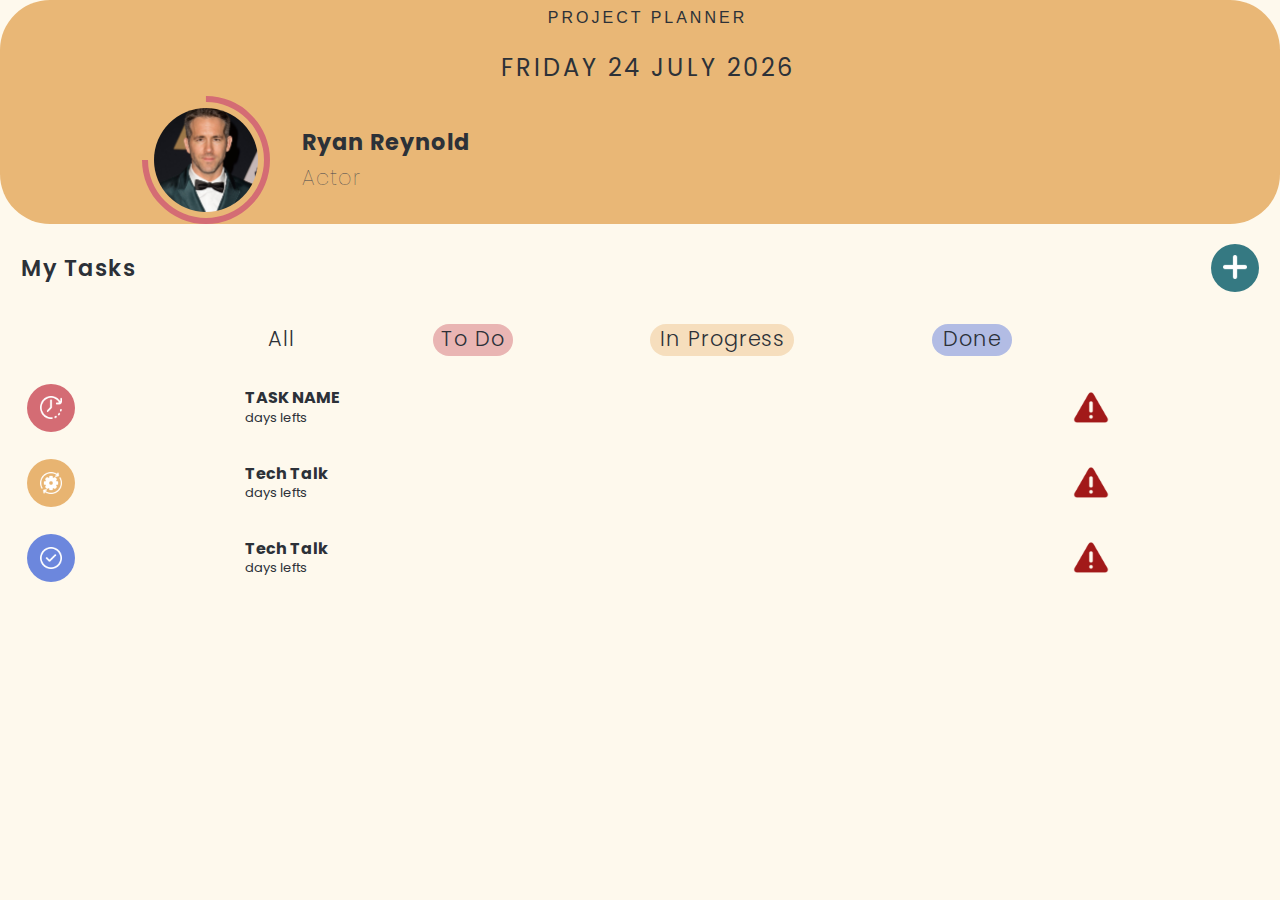
==== index.html @ 767fcfbf "js- new task perte de temps" ====
<!DOCTYPE html>
<html lang="en">
  <head>
    <meta charset="UTF-8" />
    <meta http-equiv="X-UA-Compatible" content="IE=edge" />
    <meta name="viewport" content="width=device-width, initial-scale=1.0" />
    <link rel="stylesheet" href="assets/css/style.css" />
    <script src="assets/js/script.js" defer></script>
    <script src="assets/js/header.js" defer></script>
    <script src="assets/js/task_cards.js" defer></script>

    <title>Project Planner</title>

    <link rel="preconnect" href="https://fonts.googleapis.com" />
    <link rel="preconnect" href="https://fonts.gstatic.com" crossorigin />
    <link
      href="https://fonts.googleapis.com/css2?family=Poppins:wght@200;300;400;600;700;900&display=swap"
      rel="stylesheet"
    />
  </head>
  <body>
    <!-- Header -->
    <header>
      <h1 class="first__title">Project Planner</h1>
      <time class="currentDay"> </time>
      <section class="profile">
        <div class="profile__picture__border">
          <img
            src="assets/images/ryanR.jpeg"
            alt="ryan_picture"
            class="profile__picture"
          />
        </div>
        <div class="profile__identity">
          <p class="profile__identity__name">Ryan Reynold</p>
          <p class="profile__identity__function">Actor</p>
        </div>
      </section>
    </header>
    <!-- Header -->

    <!-- Main -->
    <main>
      <!-- NavBar -->
      <nav class="nav__tasks">
        <div class="tasks">
          <h2>My Tasks</h2>
          <button
            class="tasks__addBtn"
            title="add new task"
            onclick="location.href='./new_task.html'"
          >
            <img src="assets/images/plus.png" alt="plus" />
          </button>
        </div>
        <div class="tasks__filter">
          <p class="filter filter__all">All</p>
          <p class="filter filter__todo">To Do</p>
          <p class="filter filter__progress">In Progress</p>
          <p class="filter filter__done">Done</p>
        </div>
      </nav>
      <!-- END NavBar -->
      <!-- Task : SECTIOn WITH THE 3 CATEGORIES -->
      <section class="task__cards">
        <!-- CARD TO DO -->
        <div class="task__card card__todo">
          <!-- CARD CLOSED -->
          <section class="task__card__closed card__todo__closed">
            <div class="task__card__icon">
              <img
                src="assets/images/todo.png"
                alt="doneIcon"
                class="todo__icon"
              />
            </div>
            <div class="task__card__presentation">
              <h3 class="task__card__presentation__title" id="task__title">
                TASK NAME<!-- ENTER DATA HERE -->
              </h3>
              <p class="task__card__presentation__daysLeft">
                <span class="daysLeftUntil"><!-- ENTER DATA HERE --></span>days
                lefts
              </p>
            </div>
            <img
              src="assets/images/danger.png"
              alt=""
              class="task__card__important"
            />
          </section>
          <!-- CARD OPENED -->
          <section class="task__card__opened card__todo__opened">
            <div class="task__card__header">
              <h4 class="task__card__header__category title__todo">TO DO</h4>
              <h3 class="task__card__header__title" id="task__title">
                TASK NAME<!-- ENTER DATA HERE -->
              </h3>
            </div>

            <div class="task__card__content">
              <p class="task__card__content__description">
                <!-- ENTER DATA HERE -->
                Lorem ipsum dolor sit amra in amet cumque umque vero, sit neque
                voluptatibus quibusdam deserunt.
              </p>

              <div class="task__card__content__startEnd">
                <div class="task__time">
                  Start :<span id="start__task"><!-- ENTER DATA HERE --></span>
                </div>
                <div class="task__time">
                  End :<span id="end__task"><!-- ENTER DATA HERE --></span>
                </div>
              </div>

              <form class="task__card__content__progress">
                <input
                  type="checkbox"
                  class="checkbox"
                  id="check__todo"
                  value="todo"
                />
                <label for="check__todo">To Do</label>
                <input
                  type="checkbox"
                  class="checkbox"
                  id="check__progress"
                  value="progress"
                />
                <label for="check__progress">In Progress</label>
                <input
                  type="checkbox"
                  class="checkbox"
                  id="check__done"
                  value="done"
                />
                <label for="check__done">Done</label>
              </form>
            </div>
          </section>
        </div>

        <!-- CARD PROGRESS -->
        <div class="task__card progress">
          <section class="task__card__closed">
            <div class="task__card__icon">
              <img
                src="assets/images/progress.png"
                alt="doneIcon"
                class="progression__icon"
              />
            </div>
            <div class="task__card__presentation">
              <h3 class="task__card__presentation__title" id="task__title">
                Tech Talk
              </h3>
              <p class="task__card__presentation__daysLeft">
                <span class="daysLeftUntil"></span>days lefts
              </p>
            </div>
            <img
              src="assets/images/danger.png"
              alt=""
              class="task__card__important"
            />
          </section>
          <!-- CARD OPENED -->
          <section class="task__card__opened card__progress__opened">
            <div class="task__card__header">
              <h4 class="task__card__header__category title__progress">
                TO DO
              </h4>
              <h3 class="task__card__header__title" id="task__title">
                TASK NAME<!-- ENTER DATA HERE -->
              </h3>
            </div>

            <div class="task__card__content">
              <p class="task__card__content__description">
                <!-- ENTER DATA HERE -->
                Lorem ipsum dolor sit amra in amet cumque umque vero, sit neque
                voluptatibus quibusdam deserunt.
              </p>

              <div class="task__card__content__startEnd">
                <div class="task__time">
                  Start :<span id="start__task"><!-- ENTER DATA HERE --></span>
                </div>
                <div class="task__time">
                  End :<span id="end__task"><!-- ENTER DATA HERE --></span>
                </div>
              </div>

              <form class="task__card__content__progress">
                <input
                  type="checkbox"
                  class="checkbox"
                  id="check__todo"
                  value="todo"
                />
                <label for="check__todo">To Do</label>
                <input
                  type="checkbox"
                  class="checkbox"
                  id="check__progress"
                  value="progress"
                />
                <label for="check__progress">In Progress</label>
                <input
                  type="checkbox"
                  class="checkbox"
                  id="check__done"
                  value="done"
                />
                <label for="check__done">Done</label>
              </form>
            </div>
          </section>
        </div>

        <!-- CARD DONE -->
        <div class="task__card done">
          <section class="task__card__closed">
            <div class="task__card__icon">
              <img
                src="assets/images/done.png"
                alt="doneIcon"
                class="done__icon"
              />
            </div>
            <div class="task__card__presentation">
              <h3 class="task__card__presentation__title" id="task__title">
                Tech Talk
              </h3>
              <p class="task__card__presentation__daysLeft">
                <span class="daysLeftUntil"></span>days lefts
              </p>
            </div>
            <img
              src="assets/images/danger.png"
              alt=""
              class="task__card__important"
            />
          </section>
          <!-- CARD OPENED -->
          <section class="task__card__opened card__done__opened">
            <div class="task__card__header">
              <h4 class="task__card__header__category title__done">TO DO</h4>
              <h3 class="task__card__header__title" id="task__title">
                TASK NAME<!-- ENTER DATA HERE -->
              </h3>
            </div>

            <div class="task__card__content">
              <p class="task__card__content__description">
                <!-- ENTER DATA HERE -->
                Lorem ipsum dolor sit amra in amet cumque umque vero, sit neque
                voluptatibus quibusdam deserunt.
              </p>

              <div class="task__card__content__startEnd">
                <div class="task__time">
                  Start :<span id="start__task"><!-- ENTER DATA HERE --></span>
                </div>
                <div class="task__time">
                  End :<span id="end__task"><!-- ENTER DATA HERE --></span>
                </div>
              </div>

              <form class="task__card__content__progress">
                <input
                  type="checkbox"
                  class="checkbox"
                  id="check__todo"
                  value="todo"
                />
                <label for="check__todo">To Do</label>
                <input
                  type="checkbox"
                  class="checkbox"
                  id="check__progress"
                  value="progress"
                />
                <label for="check__progress">In Progress</label>
                <input
                  type="checkbox"
                  class="checkbox"
                  id="check__done"
                  value="done"
                />
                <label for="check__done">Done</label>
              </form>
            </div>
          </section>
        </div>
        <!--OPENED CARDS-->
      </section>

      <!-- Task -->
    </main>
    <!-- Main -->
  </body>
</html>
---- assets/css/style.css ----
@import '/assets/css/reset.css';
@import '/assets/css/reset.css';
@import '/assets/css/reset.css';
body {
  background-color: #FEF9ED;
  font-size: 12px;
  font-family: Arial, Helvetica, sans-serif;
}
body header {
  background-color: #e9b776;
  padding-left: 15px;
  border-radius: 50px;
}
body header .buttonBack {
  margin: 40px 0 40px 0;
}
body header h1 {
  margin: 0px 0 30px 0;
  font-size: 40px;
  font-family: Impact, Haettenschweiler, "Arial Narrow Bold", sans-serif;
  color: #2c3138;
}
body header #title {
  background-color: #e9b776;
  border: 0;
  border-bottom: 1px solid #cda169;
  width: 90%;
}
body header #date {
  background-color: #e9b776;
  border: 0;
  border-bottom: 1px solid #cda169;
  width: 90%;
}
body header input:nth-child(6) {
  margin-bottom: 40px;
}
body .main_new_task {
  padding-left: 15px;
  padding-right: 15px;
  display: grid;
  grid-template-columns: 1fr 1fr;
  grid-template-rows: repeat(7, 1fr);
  grid-template-areas: "startTimeText endTimeText" "startTimeInput endTimeInput" "descritionText descritionText" "descritionInput descritionInput" "descritionInput descritionInput" "descritionInput descritionInput" "urgentText urgentInput";
}
body .main_new_task .startTime {
  grid-area: startTimeText;
}
body .main_new_task .endTime {
  grid-area: endTimeText;
}
body .main_new_task .description {
  grid-area: descritionText;
}
body .main_new_task #startTime {
  grid-area: startTimeInput;
  background-color: #FEF9ED;
  border: 0;
  width: 90%;
}
body .main_new_task #endTime {
  grid-area: endTimeInput;
  background-color: #FEF9ED;
  border: 0;
}
body .main_new_task #description {
  grid-area: descritionInput;
  background-color: #FEF9ED;
  border: 0;
}
body .main_new_task .urgent {
  grid-area: urgentText;
}
body .main_new_task #urgent {
  margin-top: 10px;
  grid-area: urgentInput;
  appearance: checkbox;
}
body footer {
  padding: 20px 15px 0 15px;
}
body footer #createTask {
  height: 50px;
  display: flex;
  justify-content: center;
  align-items: center;
  font-size: 20px;
  background-color: rgb(9, 106, 242);
  border-radius: 50px;
  color: white;
}
body #createTask:hover {
  cursor: pointer;
}

.h5 {
  color: grey;
  margin-top: 10px;
  margin-bottom: 2px;
}

header {
  display: flex;
  flex-direction: column;
  justify-content: center;
  align-items: center;
  border-radius: 40px;
  background-color: #e9b776;
  color: #2c3138;
}
header .first__title {
  text-transform: uppercase;
  font-size: 1rem;
  letter-spacing: 3px;
  font-weight: 200;
  width: 80%;
  text-align: center;
  margin-top: 0.6rem;
}
@media only screen and (max-width: 420px) {
  header .first__title {
    font-size: 1.7rem;
  }
}
header .currentDay {
  text-transform: uppercase;
  font-size: 1.5rem;
  letter-spacing: 3px;
  font-weight: 400;
  padding-bottom: 1rem;
}

.profile {
  display: flex;
  flex-direction: row;
  justify-content: left;
  align-items: center;
  gap: 2rem;
  width: 80%;
}
.profile__picture__border {
  display: flex;
  align-items: center;
  justify-content: center;
  width: 8rem;
  height: 8rem;
  border-radius: 4rem;
  border: 0.4rem solid #D46C74;
  border-top-color: transparent;
  transform: rotate(-45deg);
  position: relative;
}
@media only screen and (max-width: 380px) {
  .profile__picture__border {
    width: 10rem;
  }
}
.profile__picture {
  width: 6.5rem;
  height: 6.5rem;
  border-radius: 50%;
  object-fit: cover;
  transform: rotate(45deg);
}
.profile__identity {
  display: flex;
  flex-direction: column;
  gap: 0.9rem;
  letter-spacing: 1px;
}
.profile__identity__name {
  font-size: 1.4rem;
  font-weight: 700;
}
.profile__identity__function {
  color: #3f444c;
  font-size: 1.3rem;
  font-weight: lighter;
}

.nav__tasks {
  display: flex;
  flex-direction: column;
  justify-content: space-between;
  margin: 1.3rem;
  height: 7rem;
}
.nav__tasks .tasks, .nav__tasks .tasks__filter {
  display: flex;
  flex-direction: row;
  align-items: center;
  justify-content: space-between;
}
.nav__tasks .tasks__addBtn {
  width: 3rem;
  height: 3rem;
  border-radius: 1.5rem;
  background-color: #357982;
  border: none;
  cursor: pointer;
}
.nav__tasks .tasks__addBtn:hover {
  background-color: #296c75;
}
.nav__tasks .tasks__addBtn img {
  width: 1.7rem;
  height: 1.7rem;
  align-self: center;
  justify-self: center;
  padding: 0.1rem;
}
.nav__tasks .tasks__filter {
  font-size: 1.3rem;
  font-weight: 300;
  letter-spacing: 1px;
  cursor: pointer;
}
@media only screen and (max-width: 360px) {
  .nav__tasks .tasks__filter {
    font-size: 1.1rem;
  }
}
@media only screen and (min-width: 600px) {
  .nav__tasks .tasks__filter {
    width: 60%;
    align-self: center;
  }
}
.nav__tasks .tasks__filter .filter {
  border-radius: 20px;
  height: 2rem;
  width: fit-content;
  text-align: center;
  margin-top: 0.3rem;
  padding-top: 0.3rem;
}
.nav__tasks .tasks__filter .filter__all:hover {
  font-weight: bold;
}
.nav__tasks .tasks__filter .filter__todo {
  background-color: rgba(212, 108, 117, 0.4823529412);
  width: 5rem;
}
@media only screen and (max-width: 360px) {
  .nav__tasks .tasks__filter .filter__todo {
    width: 4rem;
  }
}
.nav__tasks .tasks__filter .filter__todo:hover {
  color: #FEF9ED;
  background-color: #D46C74;
  font-weight: bolder;
}
.nav__tasks .tasks__filter .filter__progress {
  width: 9rem;
  background-color: rgba(237, 197, 145, 0.5215686275);
}
@media only screen and (max-width: 360px) {
  .nav__tasks .tasks__filter .filter__progress {
    width: 8rem;
  }
}
.nav__tasks .tasks__filter .filter__progress:hover {
  color: #FEF9ED;
  background-color: #e8b471;
  font-weight: bolder;
}
.nav__tasks .tasks__filter .filter__done {
  width: 5rem;
  background-color: rgba(108, 134, 221, 0.5254901961);
}
@media only screen and (max-width: 360px) {
  .nav__tasks .tasks__filter .filter__done {
    width: 4rem;
  }
}
.nav__tasks .tasks__filter .filter__done:hover {
  color: #FEF9ED;
  background-color: #6C87DD;
  font-weight: bolder;
}

.task__cards {
  font-size: 1rem;
}
.task__cards h3 {
  font-weight: 700;
}

.task__card {
  cursor: pointer;
  width: 85%;
  margin: 1.7rem;
}
.task__card__closed {
  display: grid;
  grid-template-columns: 1fr 3fr 1fr;
  grid-template-rows: 1fr;
  grid-column-gap: 0px;
  grid-row-gap: 0px;
  align-items: center;
}
.task__card__important {
  height: 3rem;
  justify-self: right;
}
.task__card__presentation {
  line-height: 1.2rem;
}
.task__card__presentation__daysLeft {
  font-size: small;
}

.task__card__icon {
  display: flex;
  flex-direction: row;
  justify-content: center;
  align-items: center;
  background-color: #D46C74;
  height: 3rem;
  width: 3rem;
  border-radius: 1.5rem;
}
.task__card__icon img {
  height: 1.4rem;
}

.progress .task__card__icon {
  background-color: #e8b471;
}

.done .task__card__icon {
  background-color: #6C87DD;
}

.task__card__opened {
  display: none;
}

.card__todo__opened .task__card__header {
  margin-top: 1rem;
  height: 4rem;
  color: #D46C74;
  background-color: rgba(212, 108, 117, 0.4823529412);
  border-top: double 6px #D46C74;
  font-weight: bold;
  font-size: 1rem;
  display: flex;
  flex-direction: column;
  align-items: center;
  justify-content: center;
  align-self: ce;
  padding-left: 1rem;
  gap: 1rem;
}
.card__todo__opened .task__card__header__title {
  color: #2c3138;
  font-size: large;
}
.card__todo__opened .task__card__content {
  display: flex;
  flex-direction: column;
  align-items: center;
  padding: 1rem;
  gap: 1rem;
}
.card__todo__opened .task__card__content__description {
  text-align: justify;
}
.card__todo__opened .task__card__content__startEnd {
  width: 60%;
  display: flex;
  flex-direction: row;
  justify-content: space-between;
  text-transform: uppercase;
  font-weight: 600;
}
.card__todo__opened .task__card__content__select {
  border-bottom: #D46C74 solid 2px;
  padding-bottom: 1rem;
}

.card__progress__opened .task__card__header {
  margin-top: 1rem;
  height: 4rem;
  color: #e8b471;
  background-color: rgba(237, 197, 145, 0.5215686275);
  border-top: double 6px #e8b471;
  font-weight: bold;
  font-size: 1rem;
  display: flex;
  flex-direction: column;
  align-items: center;
  justify-content: center;
  align-self: ce;
  padding-left: 1rem;
  gap: 1rem;
}
.card__progress__opened .task__card__header__title {
  color: #2c3138;
  font-size: large;
}
.card__progress__opened .task__card__content {
  display: flex;
  flex-direction: column;
  align-items: center;
  padding: 1rem;
  gap: 1rem;
}
.card__progress__opened .task__card__content__description {
  text-align: justify;
}
.card__progress__opened .task__card__content__startEnd {
  width: 60%;
  display: flex;
  flex-direction: row;
  justify-content: space-between;
  text-transform: uppercase;
  font-weight: 600;
}
.card__progress__opened .task__card__content__select {
  border-bottom: #e8b471 solid 2px;
  padding-bottom: 1rem;
}

.card__done__opened .task__card__header {
  margin-top: 1rem;
  height: 4rem;
  color: #6C87DD;
  background-color: rgba(108, 134, 221, 0.5254901961);
  border-top: double 6px #6C87DD;
  font-weight: bold;
  font-size: 1rem;
  display: flex;
  flex-direction: column;
  align-items: center;
  justify-content: center;
  align-self: ce;
  padding-left: 1rem;
  gap: 1rem;
}
.card__done__opened .task__card__header__title {
  color: #2c3138;
  font-size: large;
}
.card__done__opened .task__card__content {
  display: flex;
  flex-direction: column;
  align-items: center;
  padding: 1rem;
  gap: 1rem;
}
.card__done__opened .task__card__content__description {
  text-align: justify;
}
.card__done__opened .task__card__content__startEnd {
  width: 60%;
  display: flex;
  flex-direction: row;
  justify-content: space-between;
  text-transform: uppercase;
  font-weight: 600;
}
.card__done__opened .task__card__content__select {
  border-bottom: #6C87DD solid 2px;
  padding-bottom: 1rem;
}

body {
  background-color: #FEF9ED;
  font-family: "Poppins", sans-serif;
  color: #2c3138;
}

h2 {
  font-size: 1.4rem;
  font-weight: 600;
  letter-spacing: 1px;
}

/*# sourceMappingURL=style.css.map */
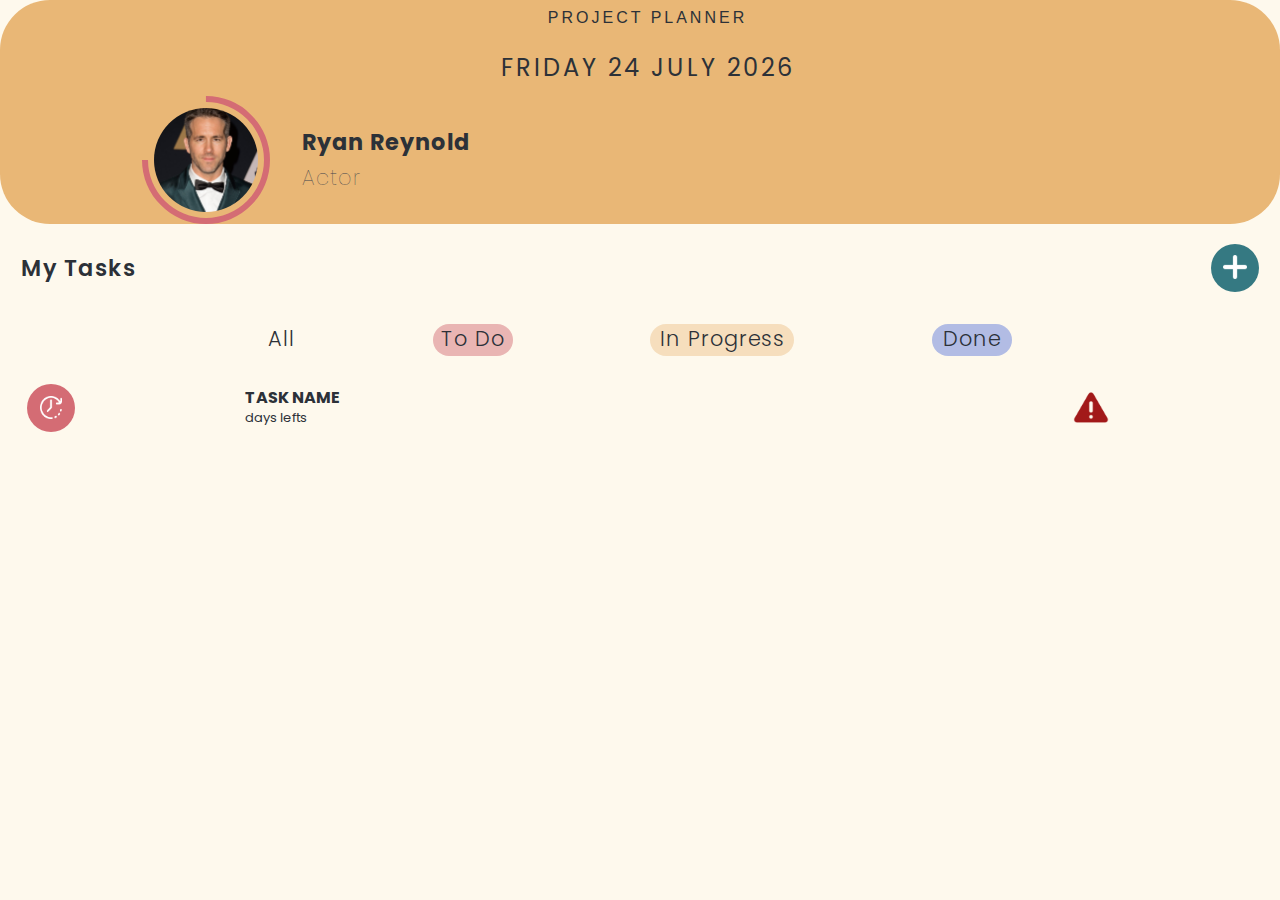
==== commit 1d39e505: "pull html modification" ====
--- a/index.html
+++ b/index.html
@@ -48,7 +48,7 @@
           <button
             class="tasks__addBtn"
             title="add new task"
-            onclick="location.href='./new_task.html'"
+            onclick=""
           >
             <img src="assets/images/plus.png" alt="plus" />
           </button>
@@ -74,6 +74,7 @@
                 class="todo__icon"
               />
             </div>
+
             <div class="task__card__presentation">
               <h3 class="task__card__presentation__title" id="task__title">
                 TASK NAME<!-- ENTER DATA HERE -->
@@ -96,6 +97,61 @@
               <h3 class="task__card__header__title" id="task__title">
                 TASK NAME<!-- ENTER DATA HERE -->
               </h3>
+
+            <div class="tasks__filter">
+                <p class="filter filter__all">All</p>
+                <p class="filter filter__todo">To Do</p>
+                <p class="filter filter__progress">In Progress</p>
+                <p class="filter filter__done">Done</p>
+            </div> 
+        </nav>
+        <!-- END NavBar -->
+        <!-- Task : SECTIOn WITH THE 3 CATEGORIES -->
+        <section class="task__cards">
+                <!-- CARD TO DO -->
+            <div class="task__card card__todo">
+                    <!-- CARD CLOSED -->
+                <section class="task__card__closed card__todo__closed">
+                    <div class="task__card__icon">
+                        <img src="assets/images/todo.png" alt="doneIcon" class="todo__icon">
+                    </div>
+                    <div class="task__card__presentation">
+                        <h3 class="task__card__presentation__title" id="task__title">TASK NAME<!-- ENTER DATA HERE --></h3>
+                        <p class="task__card__presentation__daysLeft"><span class="daysLeftUntil"><!-- ENTER DATA HERE --></span>days lefts</p>
+                    </div>
+                    <img src="assets/images/danger.png" alt="" class="task__card__important">
+                </section>
+                    <!-- CARD OPENED -->
+                <section class="task__card__opened card__todo__opened">
+
+                    <div class="task__card__header">
+                        <h4 class="task__card__header__category title__todo">TO DO</h4>
+                        <h3 class="task__card__header__title" id="task__title">TASK NAME<!-- ENTER DATA HERE --></h3>
+                    </div>
+
+                    <div class="task__card__content">
+                        <p class="task__card__content__description"> <!-- ENTER DATA HERE --> Lorem ipsum dolor sit amra in amet cumque umque vero, sit neque voluptatibus quibusdam deserunt.</p>
+                    
+                        <div class="task__card__content__startEnd">
+                            <div class="task__time">Start :<span id="start__task"><!-- ENTER DATA HERE --></span></div>
+                            <div class="task__time">End :<span id="end__task"><!-- ENTER DATA HERE --></span></div>
+                        </div>
+                    
+                        <div class="task__card__content__select">
+                            <label for="progression" id="task__card__select__label">Current Status :</label>
+                            <select class="task__card__select__choices" name="progression">
+                                <option class="checkbox" id="select__todo" value="todo">To Do</option>
+                                    <!-- <label for="check__todo">To Do</label> -->
+                                <option class="checkbox" id="select__progress" value="progress">In Progress</option>
+                                    <!-- <label for="check__progress">In Progress</label> -->
+                                <option class="checkbox" id="select__done" value="done">Done</option>
+                                    <!-- <label for="check__done">Done</label> -->
+                            </select>
+                        </div>
+
+                    </div>
+                </section>
+
             </div>
 
             <div class="task__card__content">
@@ -142,6 +198,7 @@
         </div>
 
         <!-- CARD PROGRESS -->
+
         <div class="task__card progress">
           <section class="task__card__closed">
             <div class="task__card__icon">
@@ -150,6 +207,48 @@
                 alt="doneIcon"
                 class="progression__icon"
               />
+
+            <div class="task__card progress">
+                <section class="task__card__closed">
+                    <div class="task__card__icon">
+                        <img src="assets/images/progress.png" alt="doneIcon" class="progression__icon">
+                    </div>
+                    <div class="task__card__presentation">
+                        <h3 class="task__card__presentation__title" id="task__title">Tech Talk</h3>
+                        <p class="task__card__presentation__daysLeft"><span class="daysLeftUntil"></span>days lefts</p>
+                    </div>
+                    <img src="assets/images/danger.png" alt="" class="task__card__important">
+                </section>
+                <!-- CARD OPENED -->
+                <section class="task__card__opened card__progress__opened">
+
+                    <div class="task__card__header">
+                        <h4 class="task__card__header__category title__progress">TO DO</h4>
+                        <h3 class="task__card__header__title" id="task__title">TASK NAME<!-- ENTER DATA HERE --></h3>
+                    </div>
+
+                    <div class="task__card__content">
+                        <p class="task__card__content__description"> <!-- ENTER DATA HERE --> Lorem ipsum dolor sit amra in amet cumque umque vero, sit neque voluptatibus quibusdam deserunt.</p>
+                    
+                        <div class="task__card__content__startEnd">
+                            <div class="task__time">Start :<span id="start__task"><!-- ENTER DATA HERE --></span></div>
+                            <div class="task__time">End :<span id="end__task"><!-- ENTER DATA HERE --></span></div>
+                        </div>
+
+                        <div class="task__card__content__select">
+                            <label for="progression" id="task__card__select__label">Current Status :</label>
+                            <select class="task__card__select__choices" name="progression">
+                                <option class="checkbox" id="select__todo" value="todo">To Do</option>
+                                    <!-- <label for="check__todo">To Do</label> -->
+                                <option class="checkbox" id="select__progress" value="progress">In Progress</option>
+                                    <!-- <label for="check__progress">In Progress</label> -->
+                                <option class="checkbox" id="select__done" value="done">Done</option>
+                                    <!-- <label for="check__done">Done</label> -->
+                            </select>
+                        </div>
+                    </div>
+                </section>
+
             </div>
             <div class="task__card__presentation">
               <h3 class="task__card__presentation__title" id="task__title">
@@ -220,6 +319,7 @@
         </div>
 
         <!-- CARD DONE -->
+
         <div class="task__card done">
           <section class="task__card__closed">
             <div class="task__card__icon">
@@ -250,6 +350,49 @@
               <h3 class="task__card__header__title" id="task__title">
                 TASK NAME<!-- ENTER DATA HERE -->
               </h3>
+
+            <div class="task__card done">
+                <section class="task__card__closed">
+                    <div class="task__card__icon">
+                        <img src="assets/images/done.png" alt="doneIcon" class="done__icon">
+                    </div>
+                    <div class="task__card__presentation">
+                        <h3 class="task__card__presentation__title" id="task__title">Tech Talk</h3>
+                        <p class="task__card__presentation__daysLeft"><span class="daysLeftUntil"></span>days lefts</p>
+                    </div>
+                    <img src="assets/images/danger.png" alt="" class="task__card__important">
+                </section>
+                <!-- CARD OPENED -->
+                <section class="task__card__opened card__done__opened">
+
+                    <div class="task__card__header">
+                        <h4 class="task__card__header__category title__done">TO DO</h4>
+                        <h3 class="task__card__header__title" id="task__title">TASK NAME<!-- ENTER DATA HERE --></h3>
+                    </div>
+
+                    <div class="task__card__content">
+                        <p class="task__card__content__description"> <!-- ENTER DATA HERE --> Lorem ipsum dolor sit amra in amet cumque umque vero, sit neque voluptatibus quibusdam deserunt.</p>
+                    
+                        <div class="task__card__content__startEnd">
+                            <div class="task__time">Start :<span id="start__task"><!-- ENTER DATA HERE --></span></div>
+                            <div class="task__time">End :<span id="end__task"><!-- ENTER DATA HERE --></span></div>
+                        </div>
+                    
+                        <div class="task__card__content__select">
+                            <label for="progression" id="task__card__select__label">Current Status :</label>
+                            <select class="task__card__select__choices" name="progression">
+                                <option class="checkbox" id="select__todo" value="todo">To Do</option>
+                                    <!-- <label for="check__todo">To Do</label> -->
+                                <option class="checkbox" id="select__progress" value="progress">In Progress</option>
+                                    <!-- <label for="check__progress">In Progress</label> -->
+                                <option class="checkbox" id="select__done" value="done">Done</option>
+                                    <!-- <label for="check__done">Done</label> -->
+                            </select>
+                        </div>
+
+                    </div>
+                </section>
+
             </div>
 
             <div class="task__card__content">
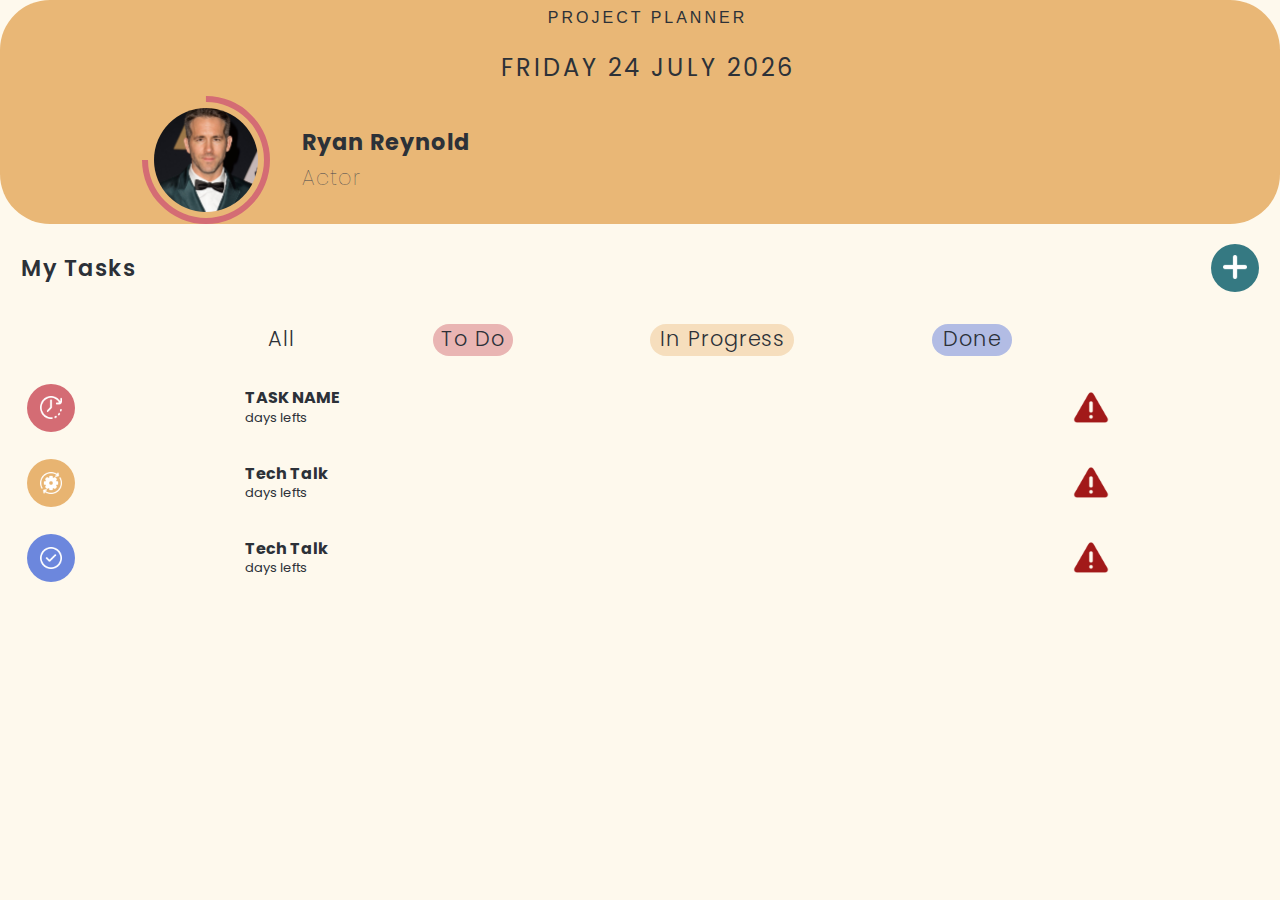
==== commit b6ec46d7: "filter is working" ====
--- a/index.html
+++ b/index.html
@@ -1,103 +1,48 @@
 <!DOCTYPE html>
 <html lang="en">
-  <head>
-    <meta charset="UTF-8" />
-    <meta http-equiv="X-UA-Compatible" content="IE=edge" />
-    <meta name="viewport" content="width=device-width, initial-scale=1.0" />
-    <link rel="stylesheet" href="assets/css/style.css" />
+<head>
+    <meta charset="UTF-8">
+    <meta http-equiv="X-UA-Compatible" content="IE=edge">
+    <meta name="viewport" content="width=device-width, initial-scale=1.0">
+    <link rel="stylesheet" href="assets/css/style.css">
     <script src="assets/js/script.js" defer></script>
     <script src="assets/js/header.js" defer></script>
     <script src="assets/js/task_cards.js" defer></script>
-
+    <script src="assets/js/navBar.js" defer></script>
+    
     <title>Project Planner</title>
 
-    <link rel="preconnect" href="https://fonts.googleapis.com" />
-    <link rel="preconnect" href="https://fonts.gstatic.com" crossorigin />
-    <link
-      href="https://fonts.googleapis.com/css2?family=Poppins:wght@200;300;400;600;700;900&display=swap"
-      rel="stylesheet"
-    />
-  </head>
-  <body>
+    <link rel="preconnect" href="https://fonts.googleapis.com"> 
+<link rel="preconnect" href="https://fonts.gstatic.com" crossorigin> 
+<link href="https://fonts.googleapis.com/css2?family=Poppins:wght@200;300;400;600;700;900&display=swap" rel="stylesheet">
+</head>
+<body>
     <!-- Header -->
     <header>
-      <h1 class="first__title">Project Planner</h1>
-      <time class="currentDay"> </time>
-      <section class="profile">
-        <div class="profile__picture__border">
-          <img
-            src="assets/images/ryanR.jpeg"
-            alt="ryan_picture"
-            class="profile__picture"
-          />
-        </div>
-        <div class="profile__identity">
-          <p class="profile__identity__name">Ryan Reynold</p>
-          <p class="profile__identity__function">Actor</p>
-        </div>
-      </section>
+        <h1 class="first__title">Project Planner</h1>
+        <time class="currentDay"> </time>
+        <section class="profile">
+            <div class="profile__picture__border">
+                <img src="assets/images/ryanR.jpeg" alt="ryan_picture" class="profile__picture">
+            </div>
+            <div class="profile__identity">
+                <p class="profile__identity__name"> Ryan Reynold </p>
+                <p class="profile__identity__function"> Actor </p>
+            </div>
+        </section>
     </header>
     <!-- Header -->
 
     <!-- Main -->
     <main>
-      <!-- NavBar -->
-      <nav class="nav__tasks">
-        <div class="tasks">
-          <h2>My Tasks</h2>
-          <button
-            class="tasks__addBtn"
-            title="add new task"
-            onclick=""
-          >
-            <img src="assets/images/plus.png" alt="plus" />
-          </button>
-        </div>
-        <div class="tasks__filter">
-          <p class="filter filter__all">All</p>
-          <p class="filter filter__todo">To Do</p>
-          <p class="filter filter__progress">In Progress</p>
-          <p class="filter filter__done">Done</p>
-        </div>
-      </nav>
-      <!-- END NavBar -->
-      <!-- Task : SECTIOn WITH THE 3 CATEGORIES -->
-      <section class="task__cards">
-        <!-- CARD TO DO -->
-        <div class="task__card card__todo">
-          <!-- CARD CLOSED -->
-          <section class="task__card__closed card__todo__closed">
-            <div class="task__card__icon">
-              <img
-                src="assets/images/todo.png"
-                alt="doneIcon"
-                class="todo__icon"
-              />
-            </div>
-
-            <div class="task__card__presentation">
-              <h3 class="task__card__presentation__title" id="task__title">
-                TASK NAME<!-- ENTER DATA HERE -->
-              </h3>
-              <p class="task__card__presentation__daysLeft">
-                <span class="daysLeftUntil"><!-- ENTER DATA HERE --></span>days
-                lefts
-              </p>
-            </div>
-            <img
-              src="assets/images/danger.png"
-              alt=""
-              class="task__card__important"
-            />
-          </section>
-          <!-- CARD OPENED -->
-          <section class="task__card__opened card__todo__opened">
-            <div class="task__card__header">
-              <h4 class="task__card__header__category title__todo">TO DO</h4>
-              <h3 class="task__card__header__title" id="task__title">
-                TASK NAME<!-- ENTER DATA HERE -->
-              </h3>
-
+        <!-- NavBar -->
+        <nav class="nav__tasks">
+            <div class="tasks">
+                <h2>My Tasks</h2>
+                <button class="tasks__addBtn" title="add new task" onclick="location.href='./new_task.html'">
+                    <img src="assets/images/plus.png" alt="plus">
+                </button>
+            </div>
             <div class="tasks__filter">
                 <p class="filter filter__all">All</p>
                 <p class="filter filter__todo">To Do</p>
@@ -151,64 +96,13 @@
 
                     </div>
                 </section>
-
-            </div>
-
-            <div class="task__card__content">
-              <p class="task__card__content__description">
-                <!-- ENTER DATA HERE -->
-                Lorem ipsum dolor sit amra in amet cumque umque vero, sit neque
-                voluptatibus quibusdam deserunt.
-              </p>
-
-              <div class="task__card__content__startEnd">
-                <div class="task__time">
-                  Start :<span id="start__task"><!-- ENTER DATA HERE --></span>
-                </div>
-                <div class="task__time">
-                  End :<span id="end__task"><!-- ENTER DATA HERE --></span>
-                </div>
-              </div>
-
-              <form class="task__card__content__progress">
-                <input
-                  type="checkbox"
-                  class="checkbox"
-                  id="check__todo"
-                  value="todo"
-                />
-                <label for="check__todo">To Do</label>
-                <input
-                  type="checkbox"
-                  class="checkbox"
-                  id="check__progress"
-                  value="progress"
-                />
-                <label for="check__progress">In Progress</label>
-                <input
-                  type="checkbox"
-                  class="checkbox"
-                  id="check__done"
-                  value="done"
-                />
-                <label for="check__done">Done</label>
-              </form>
-            </div>
-          </section>
-        </div>
+            </div>
+
+
+
 
         <!-- CARD PROGRESS -->
-
-        <div class="task__card progress">
-          <section class="task__card__closed">
-            <div class="task__card__icon">
-              <img
-                src="assets/images/progress.png"
-                alt="doneIcon"
-                class="progression__icon"
-              />
-
-            <div class="task__card progress">
+            <div class="task__card card__progress">
                 <section class="task__card__closed">
                     <div class="task__card__icon">
                         <img src="assets/images/progress.png" alt="doneIcon" class="progression__icon">
@@ -248,110 +142,11 @@
                         </div>
                     </div>
                 </section>
-
-            </div>
-            <div class="task__card__presentation">
-              <h3 class="task__card__presentation__title" id="task__title">
-                Tech Talk
-              </h3>
-              <p class="task__card__presentation__daysLeft">
-                <span class="daysLeftUntil"></span>days lefts
-              </p>
-            </div>
-            <img
-              src="assets/images/danger.png"
-              alt=""
-              class="task__card__important"
-            />
-          </section>
-          <!-- CARD OPENED -->
-          <section class="task__card__opened card__progress__opened">
-            <div class="task__card__header">
-              <h4 class="task__card__header__category title__progress">
-                TO DO
-              </h4>
-              <h3 class="task__card__header__title" id="task__title">
-                TASK NAME<!-- ENTER DATA HERE -->
-              </h3>
-            </div>
-
-            <div class="task__card__content">
-              <p class="task__card__content__description">
-                <!-- ENTER DATA HERE -->
-                Lorem ipsum dolor sit amra in amet cumque umque vero, sit neque
-                voluptatibus quibusdam deserunt.
-              </p>
-
-              <div class="task__card__content__startEnd">
-                <div class="task__time">
-                  Start :<span id="start__task"><!-- ENTER DATA HERE --></span>
-                </div>
-                <div class="task__time">
-                  End :<span id="end__task"><!-- ENTER DATA HERE --></span>
-                </div>
-              </div>
-
-              <form class="task__card__content__progress">
-                <input
-                  type="checkbox"
-                  class="checkbox"
-                  id="check__todo"
-                  value="todo"
-                />
-                <label for="check__todo">To Do</label>
-                <input
-                  type="checkbox"
-                  class="checkbox"
-                  id="check__progress"
-                  value="progress"
-                />
-                <label for="check__progress">In Progress</label>
-                <input
-                  type="checkbox"
-                  class="checkbox"
-                  id="check__done"
-                  value="done"
-                />
-                <label for="check__done">Done</label>
-              </form>
-            </div>
-          </section>
-        </div>
+            </div>
+
 
         <!-- CARD DONE -->
-
-        <div class="task__card done">
-          <section class="task__card__closed">
-            <div class="task__card__icon">
-              <img
-                src="assets/images/done.png"
-                alt="doneIcon"
-                class="done__icon"
-              />
-            </div>
-            <div class="task__card__presentation">
-              <h3 class="task__card__presentation__title" id="task__title">
-                Tech Talk
-              </h3>
-              <p class="task__card__presentation__daysLeft">
-                <span class="daysLeftUntil"></span>days lefts
-              </p>
-            </div>
-            <img
-              src="assets/images/danger.png"
-              alt=""
-              class="task__card__important"
-            />
-          </section>
-          <!-- CARD OPENED -->
-          <section class="task__card__opened card__done__opened">
-            <div class="task__card__header">
-              <h4 class="task__card__header__category title__done">TO DO</h4>
-              <h3 class="task__card__header__title" id="task__title">
-                TASK NAME<!-- ENTER DATA HERE -->
-              </h3>
-
-            <div class="task__card done">
+            <div class="task__card card__done">
                 <section class="task__card__closed">
                     <div class="task__card__icon">
                         <img src="assets/images/done.png" alt="doneIcon" class="done__icon">
@@ -392,56 +187,17 @@
 
                     </div>
                 </section>
-
-            </div>
-
-            <div class="task__card__content">
-              <p class="task__card__content__description">
-                <!-- ENTER DATA HERE -->
-                Lorem ipsum dolor sit amra in amet cumque umque vero, sit neque
-                voluptatibus quibusdam deserunt.
-              </p>
-
-              <div class="task__card__content__startEnd">
-                <div class="task__time">
-                  Start :<span id="start__task"><!-- ENTER DATA HERE --></span>
-                </div>
-                <div class="task__time">
-                  End :<span id="end__task"><!-- ENTER DATA HERE --></span>
-                </div>
-              </div>
-
-              <form class="task__card__content__progress">
-                <input
-                  type="checkbox"
-                  class="checkbox"
-                  id="check__todo"
-                  value="todo"
-                />
-                <label for="check__todo">To Do</label>
-                <input
-                  type="checkbox"
-                  class="checkbox"
-                  id="check__progress"
-                  value="progress"
-                />
-                <label for="check__progress">In Progress</label>
-                <input
-                  type="checkbox"
-                  class="checkbox"
-                  id="check__done"
-                  value="done"
-                />
-                <label for="check__done">Done</label>
-              </form>
-            </div>
-          </section>
-        </div>
-        <!--OPENED CARDS-->
-      </section>
-
-      <!-- Task -->
+            </div>
+<!--OPENED CARDS-->
+
+         
+
+        </section>
+        
+
+        <!-- Task -->
     </main>
     <!-- Main -->
-  </body>
-</html>
+
+</body>
+</html>--- a/assets/css/style.css
+++ b/assets/css/style.css
@@ -325,11 +325,11 @@
   height: 1.4rem;
 }
 
-.progress .task__card__icon {
+.card__progress .task__card__icon {
   background-color: #e8b471;
 }
 
-.done .task__card__icon {
+.card__done .task__card__icon {
   background-color: #6C87DD;
 }
 
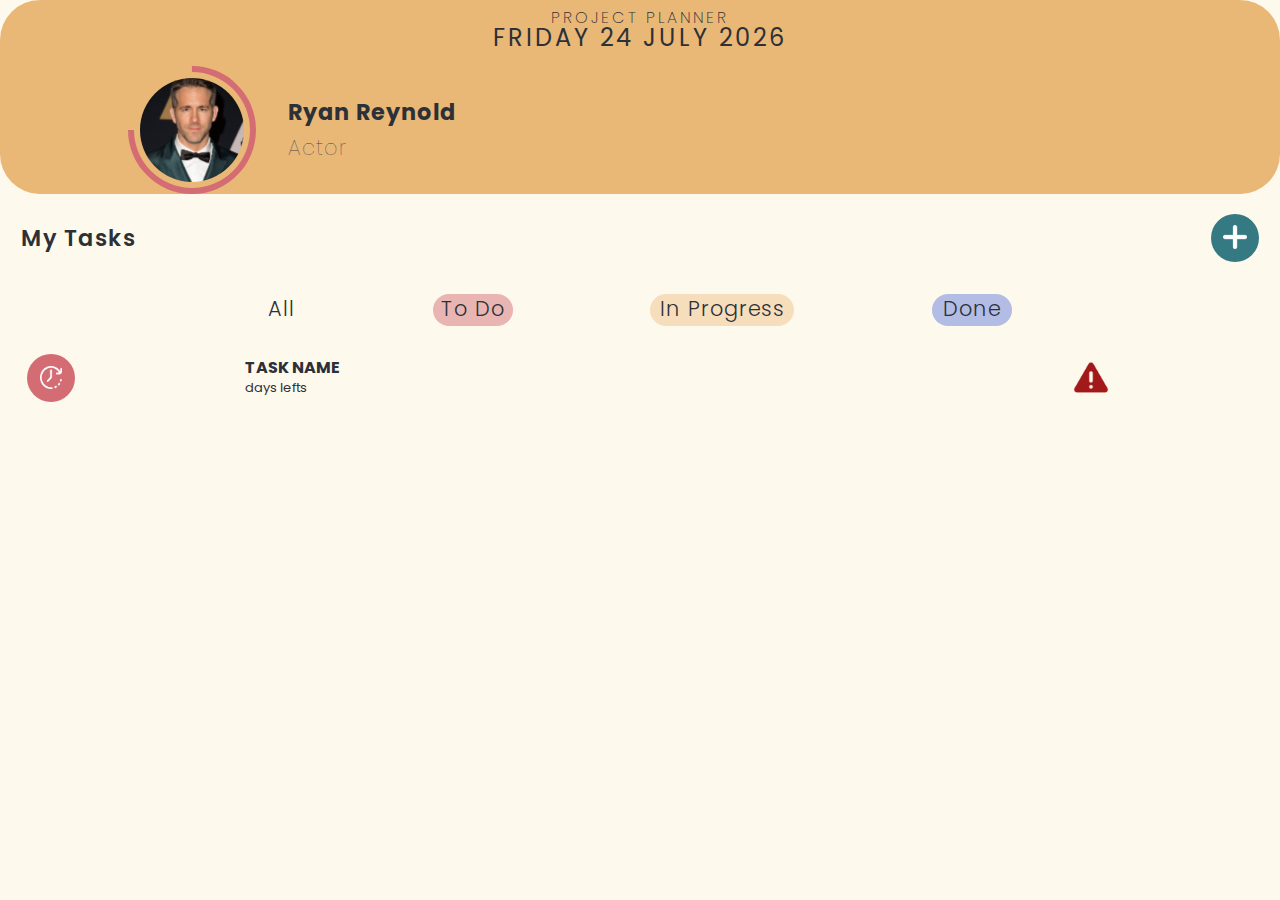
==== commit ec57ae0a: "html- fusion index and new_task, js- add function displayNewTask" ====
--- a/index.html
+++ b/index.html
@@ -1,48 +1,131 @@
 <!DOCTYPE html>
 <html lang="en">
-<head>
-    <meta charset="UTF-8">
-    <meta http-equiv="X-UA-Compatible" content="IE=edge">
-    <meta name="viewport" content="width=device-width, initial-scale=1.0">
-    <link rel="stylesheet" href="assets/css/style.css">
+  <head>
+    <meta charset="UTF-8" />
+    <meta http-equiv="X-UA-Compatible" content="IE=edge" />
+    <meta name="viewport" content="width=device-width, initial-scale=1.0" />
+    <link rel="stylesheet" href="assets/css/style.css" />
     <script src="assets/js/script.js" defer></script>
     <script src="assets/js/header.js" defer></script>
     <script src="assets/js/task_cards.js" defer></script>
-    <script src="assets/js/navBar.js" defer></script>
-    
+    <script src="assets/js/new_task.js" defer></script>
+
     <title>Project Planner</title>
 
-    <link rel="preconnect" href="https://fonts.googleapis.com"> 
-<link rel="preconnect" href="https://fonts.gstatic.com" crossorigin> 
-<link href="https://fonts.googleapis.com/css2?family=Poppins:wght@200;300;400;600;700;900&display=swap" rel="stylesheet">
-</head>
-<body>
+    <link rel="preconnect" href="https://fonts.googleapis.com" />
+    <link rel="preconnect" href="https://fonts.gstatic.com" crossorigin />
+    <link
+      href="https://fonts.googleapis.com/css2?family=Poppins:wght@200;300;400;600;700;900&display=swap"
+      rel="stylesheet"
+    />
+  </head>
+  <body>
     <!-- Header -->
     <header>
-        <h1 class="first__title">Project Planner</h1>
-        <time class="currentDay"> </time>
-        <section class="profile">
-            <div class="profile__picture__border">
-                <img src="assets/images/ryanR.jpeg" alt="ryan_picture" class="profile__picture">
-            </div>
-            <div class="profile__identity">
-                <p class="profile__identity__name"> Ryan Reynold </p>
-                <p class="profile__identity__function"> Actor </p>
-            </div>
-        </section>
+      <h1 class="first__title">Project Planner</h1>
+      <time class="currentDay"> </time>
+      <section class="profile">
+        <div class="profile__picture__border">
+          <img
+            src="assets/images/ryanR.jpeg"
+            alt="ryan_picture"
+            class="profile__picture"
+          />
+        </div>
+        <div class="profile__identity">
+          <p class="profile__identity__name">Ryan Reynold</p>
+          <p class="profile__identity__function">Actor</p>
+        </div>
+      </section>
     </header>
     <!-- Header -->
 
     <!-- Main -->
     <main>
-        <!-- NavBar -->
-        <nav class="nav__tasks">
-            <div class="tasks">
-                <h2>My Tasks</h2>
-                <button class="tasks__addBtn" title="add new task" onclick="location.href='./new_task.html'">
-                    <img src="assets/images/plus.png" alt="plus">
-                </button>
-            </div>
+      <!-- NavBar -->
+      <nav class="nav__tasks">
+        <div class="tasks">
+          <h2>My Tasks</h2>
+          <button
+            class="tasks__addBtn"
+            title="add new task"
+            onclick="displayNewTask()"
+          >
+            <img src="assets/images/plus.png" alt="plus" />
+          </button>
+<!-- //////////////// New Task ////////////////////  -->
+
+<section class="newTask">
+  <div class="newTask_header">
+      <img class="buttonBack" src="assets/images/chevron-left.svg" alt="back">
+      <h1>Create new task</h1>
+      <h5 class="h5">Title</h5>
+      <input id="title" type="text">
+      <h5 class="h5">Date</h5>
+      <input id="date" type="date">
+  </div>
+  <div class="newTask_main">
+      <h5 class="h5 startTime">Start Time</h5>
+      <input id="startTime" type="time">
+      <h5 class="h5 endTime">End Time</h5>
+      <input id="endTime" type="time">
+      <h5 class="h5 description">Description</h5>
+      <textarea id="description"></textarea>
+      <h5 class="h5">Urgent</h5>
+      <input id="urgent" type="checkbox">
+  </div>
+  <div class="newTask_footer">
+      <p id="createTask">Create task</p>
+  </div>
+</section>
+
+<!-- //////////////// End New Task /////////////// -->
+        </div>
+        <div class="tasks__filter">
+          <p class="filter filter__all">All</p>
+          <p class="filter filter__todo">To Do</p>
+          <p class="filter filter__progress">In Progress</p>
+          <p class="filter filter__done">Done</p>
+        </div>
+      </nav>
+      <!-- END NavBar -->
+      <!-- Task : SECTIOn WITH THE 3 CATEGORIES -->
+      <section class="task__cards">
+        <!-- CARD TO DO -->
+        <div class="task__card card__todo">
+          <!-- CARD CLOSED -->
+          <section class="task__card__closed card__todo__closed">
+            <div class="task__card__icon">
+              <img
+                src="assets/images/todo.png"
+                alt="doneIcon"
+                class="todo__icon"
+              />
+            </div>
+
+            <div class="task__card__presentation">
+              <h3 class="task__card__presentation__title" id="task__title">
+                TASK NAME<!-- ENTER DATA HERE -->
+              </h3>
+              <p class="task__card__presentation__daysLeft">
+                <span class="daysLeftUntil"><!-- ENTER DATA HERE --></span>days
+                lefts
+              </p>
+            </div>
+            <img
+              src="assets/images/danger.png"
+              alt=""
+              class="task__card__important"
+            />
+          </section>
+          <!-- CARD OPENED -->
+          <section class="task__card__opened card__todo__opened">
+            <div class="task__card__header">
+              <h4 class="task__card__header__category title__todo">TO DO</h4>
+              <h3 class="task__card__header__title" id="task__title">
+                TASK NAME<!-- ENTER DATA HERE -->
+              </h3>
+
             <div class="tasks__filter">
                 <p class="filter filter__all">All</p>
                 <p class="filter filter__todo">To Do</p>
@@ -96,13 +179,64 @@
 
                     </div>
                 </section>
-            </div>
-
-
-
+
+            </div>
+
+            <div class="task__card__content">
+              <p class="task__card__content__description">
+                <!-- ENTER DATA HERE -->
+                Lorem ipsum dolor sit amra in amet cumque umque vero, sit neque
+                voluptatibus quibusdam deserunt.
+              </p>
+
+              <div class="task__card__content__startEnd">
+                <div class="task__time">
+                  Start :<span id="start__task"><!-- ENTER DATA HERE --></span>
+                </div>
+                <div class="task__time">
+                  End :<span id="end__task"><!-- ENTER DATA HERE --></span>
+                </div>
+              </div>
+
+              <form class="task__card__content__progress">
+                <input
+                  type="checkbox"
+                  class="checkbox"
+                  id="check__todo"
+                  value="todo"
+                />
+                <label for="check__todo">To Do</label>
+                <input
+                  type="checkbox"
+                  class="checkbox"
+                  id="check__progress"
+                  value="progress"
+                />
+                <label for="check__progress">In Progress</label>
+                <input
+                  type="checkbox"
+                  class="checkbox"
+                  id="check__done"
+                  value="done"
+                />
+                <label for="check__done">Done</label>
+              </form>
+            </div>
+          </section>
+        </div>
 
         <!-- CARD PROGRESS -->
-            <div class="task__card card__progress">
+
+        <div class="task__card progress">
+          <section class="task__card__closed">
+            <div class="task__card__icon">
+              <img
+                src="assets/images/progress.png"
+                alt="doneIcon"
+                class="progression__icon"
+              />
+
+            <div class="task__card progress">
                 <section class="task__card__closed">
                     <div class="task__card__icon">
                         <img src="assets/images/progress.png" alt="doneIcon" class="progression__icon">
@@ -142,11 +276,110 @@
                         </div>
                     </div>
                 </section>
-            </div>
-
+
+            </div>
+            <div class="task__card__presentation">
+              <h3 class="task__card__presentation__title" id="task__title">
+                Tech Talk
+              </h3>
+              <p class="task__card__presentation__daysLeft">
+                <span class="daysLeftUntil"></span>days lefts
+              </p>
+            </div>
+            <img
+              src="assets/images/danger.png"
+              alt=""
+              class="task__card__important"
+            />
+          </section>
+          <!-- CARD OPENED -->
+          <section class="task__card__opened card__progress__opened">
+            <div class="task__card__header">
+              <h4 class="task__card__header__category title__progress">
+                TO DO
+              </h4>
+              <h3 class="task__card__header__title" id="task__title">
+                TASK NAME<!-- ENTER DATA HERE -->
+              </h3>
+            </div>
+
+            <div class="task__card__content">
+              <p class="task__card__content__description">
+                <!-- ENTER DATA HERE -->
+                Lorem ipsum dolor sit amra in amet cumque umque vero, sit neque
+                voluptatibus quibusdam deserunt.
+              </p>
+
+              <div class="task__card__content__startEnd">
+                <div class="task__time">
+                  Start :<span id="start__task"><!-- ENTER DATA HERE --></span>
+                </div>
+                <div class="task__time">
+                  End :<span id="end__task"><!-- ENTER DATA HERE --></span>
+                </div>
+              </div>
+
+              <form class="task__card__content__progress">
+                <input
+                  type="checkbox"
+                  class="checkbox"
+                  id="check__todo"
+                  value="todo"
+                />
+                <label for="check__todo">To Do</label>
+                <input
+                  type="checkbox"
+                  class="checkbox"
+                  id="check__progress"
+                  value="progress"
+                />
+                <label for="check__progress">In Progress</label>
+                <input
+                  type="checkbox"
+                  class="checkbox"
+                  id="check__done"
+                  value="done"
+                />
+                <label for="check__done">Done</label>
+              </form>
+            </div>
+          </section>
+        </div>
 
         <!-- CARD DONE -->
-            <div class="task__card card__done">
+
+        <div class="task__card done">
+          <section class="task__card__closed">
+            <div class="task__card__icon">
+              <img
+                src="assets/images/done.png"
+                alt="doneIcon"
+                class="done__icon"
+              />
+            </div>
+            <div class="task__card__presentation">
+              <h3 class="task__card__presentation__title" id="task__title">
+                Tech Talk
+              </h3>
+              <p class="task__card__presentation__daysLeft">
+                <span class="daysLeftUntil"></span>days lefts
+              </p>
+            </div>
+            <img
+              src="assets/images/danger.png"
+              alt=""
+              class="task__card__important"
+            />
+          </section>
+          <!-- CARD OPENED -->
+          <section class="task__card__opened card__done__opened">
+            <div class="task__card__header">
+              <h4 class="task__card__header__category title__done">TO DO</h4>
+              <h3 class="task__card__header__title" id="task__title">
+                TASK NAME<!-- ENTER DATA HERE -->
+              </h3>
+
+            <div class="task__card done">
                 <section class="task__card__closed">
                     <div class="task__card__icon">
                         <img src="assets/images/done.png" alt="doneIcon" class="done__icon">
@@ -187,17 +420,56 @@
 
                     </div>
                 </section>
-            </div>
-<!--OPENED CARDS-->
-
-         
-
-        </section>
-        
-
-        <!-- Task -->
+
+            </div>
+
+            <div class="task__card__content">
+              <p class="task__card__content__description">
+                <!-- ENTER DATA HERE -->
+                Lorem ipsum dolor sit amra in amet cumque umque vero, sit neque
+                voluptatibus quibusdam deserunt.
+              </p>
+
+              <div class="task__card__content__startEnd">
+                <div class="task__time">
+                  Start :<span id="start__task"><!-- ENTER DATA HERE --></span>
+                </div>
+                <div class="task__time">
+                  End :<span id="end__task"><!-- ENTER DATA HERE --></span>
+                </div>
+              </div>
+
+              <form class="task__card__content__progress">
+                <input
+                  type="checkbox"
+                  class="checkbox"
+                  id="check__todo"
+                  value="todo"
+                />
+                <label for="check__todo">To Do</label>
+                <input
+                  type="checkbox"
+                  class="checkbox"
+                  id="check__progress"
+                  value="progress"
+                />
+                <label for="check__progress">In Progress</label>
+                <input
+                  type="checkbox"
+                  class="checkbox"
+                  id="check__done"
+                  value="done"
+                />
+                <label for="check__done">Done</label>
+              </form>
+            </div>
+          </section>
+        </div>
+        <!--OPENED CARDS-->
+      </section>
+
+      <!-- Task -->
     </main>
     <!-- Main -->
-
-</body>
-</html>+  </body>
+</html>
--- a/assets/css/style.css
+++ b/assets/css/style.css
@@ -1,41 +1,47 @@
 @import '/assets/css/reset.css';
 @import '/assets/css/reset.css';
 @import '/assets/css/reset.css';
-body {
+.newTask {
+  position: absolute;
+  top: 0;
+  right: 0;
+  width: 100%;
+  height: 100%;
+  display: none;
   background-color: #FEF9ED;
   font-size: 12px;
   font-family: Arial, Helvetica, sans-serif;
 }
-body header {
+.newTask .newTask_header {
   background-color: #e9b776;
   padding-left: 15px;
   border-radius: 50px;
 }
-body header .buttonBack {
+.newTask .newTask_header .buttonBack {
   margin: 40px 0 40px 0;
 }
-body header h1 {
+.newTask .newTask_header h1 {
   margin: 0px 0 30px 0;
   font-size: 40px;
   font-family: Impact, Haettenschweiler, "Arial Narrow Bold", sans-serif;
   color: #2c3138;
 }
-body header #title {
+.newTask .newTask_header #title {
   background-color: #e9b776;
   border: 0;
   border-bottom: 1px solid #cda169;
   width: 90%;
 }
-body header #date {
+.newTask .newTask_header #date {
   background-color: #e9b776;
   border: 0;
   border-bottom: 1px solid #cda169;
   width: 90%;
 }
-body header input:nth-child(6) {
+.newTask .newTask_header input:nth-child(6) {
   margin-bottom: 40px;
 }
-body .main_new_task {
+.newTask .newTask_main {
   padding-left: 15px;
   padding-right: 15px;
   display: grid;
@@ -43,43 +49,45 @@
   grid-template-rows: repeat(7, 1fr);
   grid-template-areas: "startTimeText endTimeText" "startTimeInput endTimeInput" "descritionText descritionText" "descritionInput descritionInput" "descritionInput descritionInput" "descritionInput descritionInput" "urgentText urgentInput";
 }
-body .main_new_task .startTime {
+.newTask .newTask_main .startTime {
   grid-area: startTimeText;
 }
-body .main_new_task .endTime {
+.newTask .newTask_main .endTime {
   grid-area: endTimeText;
 }
-body .main_new_task .description {
+.newTask .newTask_main .description {
   grid-area: descritionText;
 }
-body .main_new_task #startTime {
+.newTask .newTask_main #startTime {
   grid-area: startTimeInput;
   background-color: #FEF9ED;
   border: 0;
   width: 90%;
 }
-body .main_new_task #endTime {
+.newTask .newTask_main #endTime {
   grid-area: endTimeInput;
   background-color: #FEF9ED;
   border: 0;
 }
-body .main_new_task #description {
+.newTask .newTask_main #description {
   grid-area: descritionInput;
   background-color: #FEF9ED;
   border: 0;
 }
-body .main_new_task .urgent {
+.newTask .newTask_main .urgent {
   grid-area: urgentText;
 }
-body .main_new_task #urgent {
+.newTask .newTask_main #urgent {
   margin-top: 10px;
   grid-area: urgentInput;
-  appearance: checkbox;
-}
-body footer {
+  -webkit-appearance: checkbox;
+     -moz-appearance: checkbox;
+          appearance: checkbox;
+}
+.newTask .newTask_footer {
   padding: 20px 15px 0 15px;
 }
-body footer #createTask {
+.newTask .newTask_footer #createTask {
   height: 50px;
   display: flex;
   justify-content: center;
@@ -89,7 +97,7 @@
   border-radius: 50px;
   color: white;
 }
-body #createTask:hover {
+.newTask #createTask:hover {
   cursor: pointer;
 }
 
@@ -159,7 +167,8 @@
   width: 6.5rem;
   height: 6.5rem;
   border-radius: 50%;
-  object-fit: cover;
+  -o-object-fit: cover;
+     object-fit: cover;
   transform: rotate(45deg);
 }
 .profile__identity {
@@ -229,6 +238,8 @@
 .nav__tasks .tasks__filter .filter {
   border-radius: 20px;
   height: 2rem;
+  width: -webkit-fit-content;
+  width: -moz-fit-content;
   width: fit-content;
   text-align: center;
   margin-top: 0.3rem;
@@ -325,11 +336,11 @@
   height: 1.4rem;
 }
 
-.card__progress .task__card__icon {
+.progress .task__card__icon {
   background-color: #e8b471;
 }
 
-.card__done .task__card__icon {
+.done .task__card__icon {
   background-color: #6C87DD;
 }
 
@@ -476,6 +487,4 @@
   font-size: 1.4rem;
   font-weight: 600;
   letter-spacing: 1px;
-}
-
-/*# sourceMappingURL=style.css.map */
+}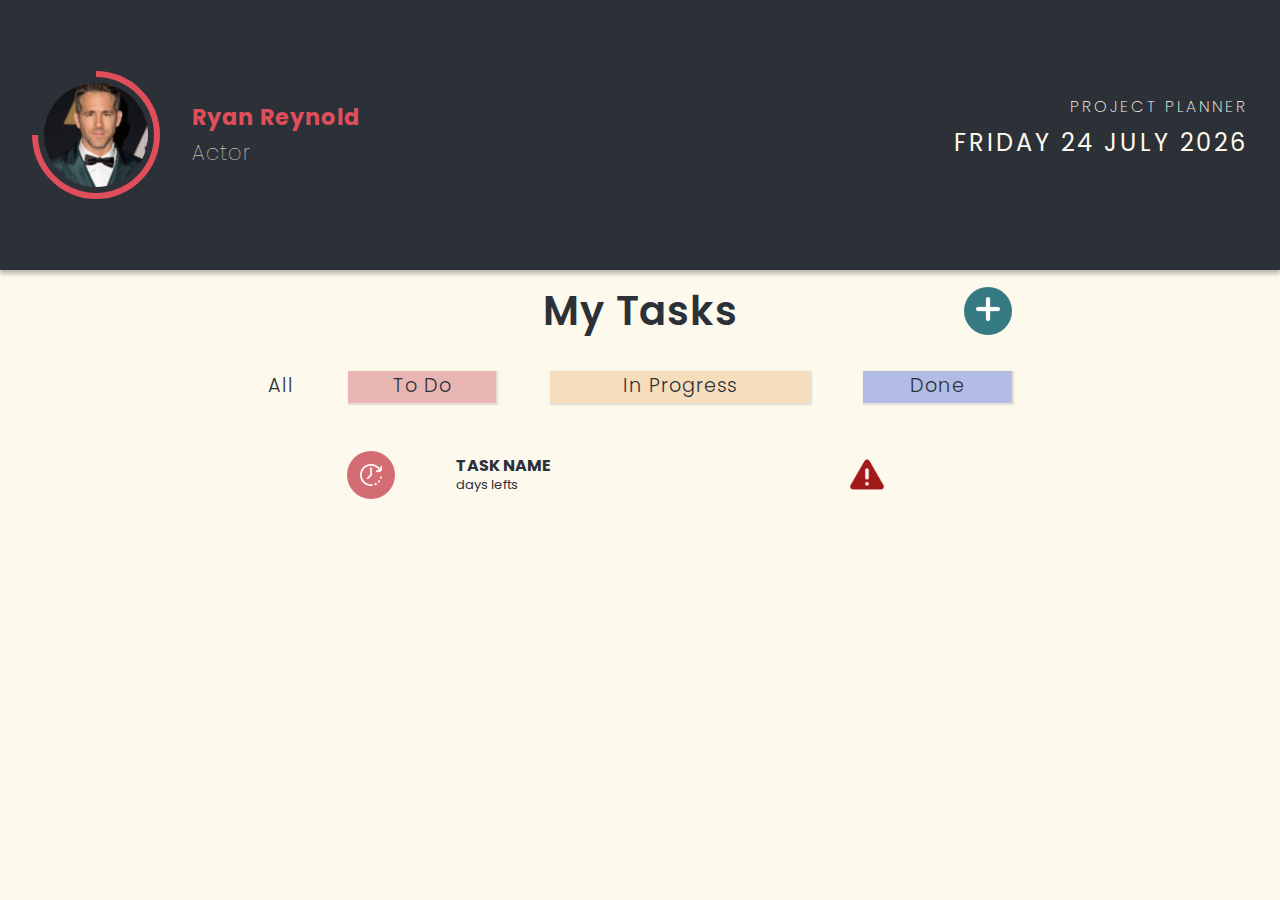
==== commit 3777f2cc: "design improved" ====
--- a/index.html
+++ b/index.html
@@ -9,7 +9,7 @@
     <script src="assets/js/header.js" defer></script>
     <script src="assets/js/task_cards.js" defer></script>
     <script src="assets/js/new_task.js" defer></script>
-
+    <script src="assets/js/navBar.js" defer></script>
     <title>Project Planner</title>
 
     <link rel="preconnect" href="https://fonts.googleapis.com" />
@@ -22,21 +22,24 @@
   <body>
     <!-- Header -->
     <header>
-      <h1 class="first__title">Project Planner</h1>
-      <time class="currentDay"> </time>
-      <section class="profile">
-        <div class="profile__picture__border">
-          <img
-            src="assets/images/ryanR.jpeg"
-            alt="ryan_picture"
-            class="profile__picture"
-          />
-        </div>
-        <div class="profile__identity">
-          <p class="profile__identity__name">Ryan Reynold</p>
-          <p class="profile__identity__function">Actor</p>
-        </div>
-      </section>
+        <div class="title">
+            <h1 class="first__title">Project Planner</h1>
+            <time class="currentDay"></time>
+        </div>
+    
+        <section class="profile">
+            <div class="profile__picture__border">
+            <img
+                src="assets/images/ryanR.jpeg"
+                alt="ryan_picture"
+                class="profile__picture"
+            />
+            </div>
+            <div class="profile__identity">
+                <p class="profile__identity__name">Ryan Reynold</p>
+                <p class="profile__identity__function">Actor</p>
+            </div>
+        </section>
     </header>
     <!-- Header -->
 
@@ -237,6 +240,7 @@
               />
 
             <div class="task__card progress">
+            <div class="task__card card__progress">
                 <section class="task__card__closed">
                     <div class="task__card__icon">
                         <img src="assets/images/progress.png" alt="doneIcon" class="progression__icon">
@@ -251,7 +255,7 @@
                 <section class="task__card__opened card__progress__opened">
 
                     <div class="task__card__header">
-                        <h4 class="task__card__header__category title__progress">TO DO</h4>
+                        <h4 class="task__card__header__category title__progress">IN PROGRESS</h4>
                         <h3 class="task__card__header__title" id="task__title">TASK NAME<!-- ENTER DATA HERE --></h3>
                     </div>
 
@@ -380,6 +384,11 @@
               </h3>
 
             <div class="task__card done">
+
+
+        <!-- CARD DONE -->
+            <div class="task__card card__done">
+
                 <section class="task__card__closed">
                     <div class="task__card__icon">
                         <img src="assets/images/done.png" alt="doneIcon" class="done__icon">
@@ -394,7 +403,7 @@
                 <section class="task__card__opened card__done__opened">
 
                     <div class="task__card__header">
-                        <h4 class="task__card__header__category title__done">TO DO</h4>
+                        <h4 class="task__card__header__category title__done">DONE</h4>
                         <h3 class="task__card__header__title" id="task__title">TASK NAME<!-- ENTER DATA HERE --></h3>
                     </div>
 
--- a/assets/css/style.css
+++ b/assets/css/style.css
@@ -1,4 +1,4 @@
-@import '/assets/css/reset.css';
+@import './assets/css/reset.css';
 @import '/assets/css/reset.css';
 @import '/assets/css/reset.css';
 .newTask {
@@ -12,10 +12,15 @@
   font-size: 12px;
   font-family: Arial, Helvetica, sans-serif;
 }
+@media only screen and (min-width: 1200px) {
+  .newTask {
+    text-align: center;
+  }
+}
 .newTask .newTask_header {
-  background-color: #e9b776;
+  background-color: #2c3138;
   padding-left: 15px;
-  border-radius: 50px;
+  box-shadow: 0px 4px 4px rgba(0, 0, 0, 0.25);
 }
 .newTask .newTask_header .buttonBack {
   margin: 40px 0 40px 0;
@@ -24,24 +29,27 @@
   margin: 0px 0 30px 0;
   font-size: 40px;
   font-family: Impact, Haettenschweiler, "Arial Narrow Bold", sans-serif;
-  color: #2c3138;
+  color: #df4e5a;
 }
 .newTask .newTask_header #title {
-  background-color: #e9b776;
+  color: #FEF9ED;
+  background-color: #2c3138;
   border: 0;
-  border-bottom: 1px solid #cda169;
+  border-bottom: 1px solid rgba(212, 108, 117, 0.4823529412);
   width: 90%;
 }
 .newTask .newTask_header #date {
-  background-color: #e9b776;
+  color: #FEF9ED;
+  background-color: #2c3138;
   border: 0;
-  border-bottom: 1px solid #cda169;
+  border-bottom: 1px solid rgba(212, 108, 117, 0.4823529412);
   width: 90%;
 }
 .newTask .newTask_header input:nth-child(6) {
   margin-bottom: 40px;
 }
 .newTask .newTask_main {
+  box-shadow: 0px 4px 4px rgba(0, 0, 0, 0.25);
   padding-left: 15px;
   padding-right: 15px;
   display: grid;
@@ -63,16 +71,29 @@
   background-color: #FEF9ED;
   border: 0;
   width: 90%;
+  border-bottom: 1px solid #D46C74;
+}
+@media only screen and (min-width: 1200px) {
+  .newTask .newTask_main #startTime {
+    text-align: center;
+  }
 }
 .newTask .newTask_main #endTime {
   grid-area: endTimeInput;
   background-color: #FEF9ED;
   border: 0;
+  border-bottom: 1px solid #D46C74;
+}
+@media only screen and (min-width: 1200px) {
+  .newTask .newTask_main #endTime {
+    text-align: center;
+  }
 }
 .newTask .newTask_main #description {
   grid-area: descritionInput;
   background-color: #FEF9ED;
   border: 0;
+  border-bottom: 1px solid #D46C74;
 }
 .newTask .newTask_main .urgent {
   grid-area: urgentText;
@@ -80,9 +101,10 @@
 .newTask .newTask_main #urgent {
   margin-top: 10px;
   grid-area: urgentInput;
-  -webkit-appearance: checkbox;
-     -moz-appearance: checkbox;
-          appearance: checkbox;
+  appearance: checkbox;
+}
+.newTask .newTask_main h5 {
+  color: #2c3138;
 }
 .newTask .newTask_footer {
   padding: 20px 15px 0 15px;
@@ -102,33 +124,48 @@
 }
 
 .h5 {
-  color: grey;
+  color: #FEF9ED;
   margin-top: 10px;
   margin-bottom: 2px;
+  font-size: 1rem;
+  text-transform: uppercase;
+  font-weight: bolder;
+  margin-bottom: 0.6rem;
+  margin-top: 1rem;
 }
 
 header {
-  display: flex;
-  flex-direction: column;
-  justify-content: center;
-  align-items: center;
-  border-radius: 40px;
-  background-color: #e9b776;
-  color: #2c3138;
+  height: 30vh;
+  display: flex;
+  flex-direction: column;
+  justify-content: center;
+  align-items: center;
+  background-color: #2c3138;
+  color: #FEF9ED;
+  box-shadow: 0px 4px 4px rgba(0, 0, 0, 0.25);
+}
+@media only screen and (min-width: 600px) {
+  header {
+    flex-direction: row-reverse;
+    padding: 2rem;
+  }
+}
+header .title {
+  text-align: center;
+  margin-bottom: 1rem;
+}
+@media only screen and (min-width: 600px) {
+  header .title {
+    text-align: right;
+    width: 60rem;
+  }
 }
 header .first__title {
   text-transform: uppercase;
   font-size: 1rem;
   letter-spacing: 3px;
   font-weight: 200;
-  width: 80%;
-  text-align: center;
-  margin-top: 0.6rem;
-}
-@media only screen and (max-width: 420px) {
-  header .first__title {
-    font-size: 1.7rem;
-  }
+  padding-bottom: 1rem;
 }
 header .currentDay {
   text-transform: uppercase;
@@ -137,6 +174,11 @@
   font-weight: 400;
   padding-bottom: 1rem;
 }
+@media only screen and (max-width: 420px) {
+  header .currentDay {
+    font-size: 1.2rem;
+  }
+}
 
 .profile {
   display: flex;
@@ -153,7 +195,7 @@
   width: 8rem;
   height: 8rem;
   border-radius: 4rem;
-  border: 0.4rem solid #D46C74;
+  border: 0.4rem solid #df4e5a;
   border-top-color: transparent;
   transform: rotate(-45deg);
   position: relative;
@@ -167,8 +209,7 @@
   width: 6.5rem;
   height: 6.5rem;
   border-radius: 50%;
-  -o-object-fit: cover;
-     object-fit: cover;
+  object-fit: cover;
   transform: rotate(45deg);
 }
 .profile__identity {
@@ -180,9 +221,9 @@
 .profile__identity__name {
   font-size: 1.4rem;
   font-weight: 700;
+  color: #df4e5a;
 }
 .profile__identity__function {
-  color: #3f444c;
   font-size: 1.3rem;
   font-weight: lighter;
 }
@@ -194,11 +235,28 @@
   margin: 1.3rem;
   height: 7rem;
 }
+@media only screen and (min-width: 600px) {
+  .nav__tasks {
+    align-items: center;
+  }
+}
 .nav__tasks .tasks, .nav__tasks .tasks__filter {
   display: flex;
   flex-direction: row;
   align-items: center;
   justify-content: space-between;
+}
+@media only screen and (min-width: 600px) {
+  .nav__tasks .tasks {
+    width: 60%;
+    display: grid;
+    grid-template-columns: 1fr 0fr;
+    text-align: center;
+    position: relative;
+  }
+  .nav__tasks .tasks h2 {
+    font-size: 2.5rem;
+  }
 }
 .nav__tasks .tasks__addBtn {
   width: 3rem;
@@ -208,6 +266,12 @@
   border: none;
   cursor: pointer;
 }
+@media only screen and (min-width: 600px) {
+  .nav__tasks .tasks__addBtn {
+    position: absolute;
+    right: 0;
+  }
+}
 .nav__tasks .tasks__addBtn:hover {
   background-color: #296c75;
 }
@@ -224,22 +288,20 @@
   letter-spacing: 1px;
   cursor: pointer;
 }
-@media only screen and (max-width: 360px) {
+@media only screen and (max-width: 365px) {
   .nav__tasks .tasks__filter {
-    font-size: 1.1rem;
+    font-size: 1rem;
   }
 }
 @media only screen and (min-width: 600px) {
   .nav__tasks .tasks__filter {
     width: 60%;
     align-self: center;
+    font-size: 1.2em;
   }
 }
 .nav__tasks .tasks__filter .filter {
-  border-radius: 20px;
   height: 2rem;
-  width: -webkit-fit-content;
-  width: -moz-fit-content;
   width: fit-content;
   text-align: center;
   margin-top: 0.3rem;
@@ -250,9 +312,10 @@
 }
 .nav__tasks .tasks__filter .filter__todo {
   background-color: rgba(212, 108, 117, 0.4823529412);
-  width: 5rem;
-}
-@media only screen and (max-width: 360px) {
+  box-shadow: 1px 1px 1px 1px rgba(159, 157, 157, 0.25);
+  width: 20%;
+}
+@media only screen and (max-width: 365px) {
   .nav__tasks .tasks__filter .filter__todo {
     width: 4rem;
   }
@@ -263,10 +326,11 @@
   font-weight: bolder;
 }
 .nav__tasks .tasks__filter .filter__progress {
-  width: 9rem;
+  width: 35%;
   background-color: rgba(237, 197, 145, 0.5215686275);
-}
-@media only screen and (max-width: 360px) {
+  box-shadow: 1px 1px 1px 1px rgba(159, 157, 157, 0.25);
+}
+@media only screen and (max-width: 365px) {
   .nav__tasks .tasks__filter .filter__progress {
     width: 8rem;
   }
@@ -277,10 +341,11 @@
   font-weight: bolder;
 }
 .nav__tasks .tasks__filter .filter__done {
-  width: 5rem;
+  width: 20%;
   background-color: rgba(108, 134, 221, 0.5254901961);
-}
-@media only screen and (max-width: 360px) {
+  box-shadow: 1px 1px 1px 1px rgba(159, 157, 157, 0.25);
+}
+@media only screen and (max-width: 365px) {
   .nav__tasks .tasks__filter .filter__done {
     width: 4rem;
   }
@@ -291,8 +356,26 @@
   font-weight: bolder;
 }
 
+main {
+  display: flex;
+  flex-direction: column;
+  justify-content: center;
+}
+
 .task__cards {
   font-size: 1rem;
+}
+@media only screen and (min-width: 600px) {
+  .task__cards {
+    align-self: center;
+    width: 0%;
+  }
+}
+@media only screen and (min-width: 1200px) {
+  .task__cards {
+    align-self: center;
+    width: 50%;
+  }
 }
 .task__cards h3 {
   font-weight: 700;
@@ -336,11 +419,11 @@
   height: 1.4rem;
 }
 
-.progress .task__card__icon {
+.card__progress .task__card__icon {
   background-color: #e8b471;
 }
 
-.done .task__card__icon {
+.card__done .task__card__icon {
   background-color: #6C87DD;
 }
 
@@ -487,4 +570,6 @@
   font-size: 1.4rem;
   font-weight: 600;
   letter-spacing: 1px;
-}+}
+
+/*# sourceMappingURL=style.css.map */
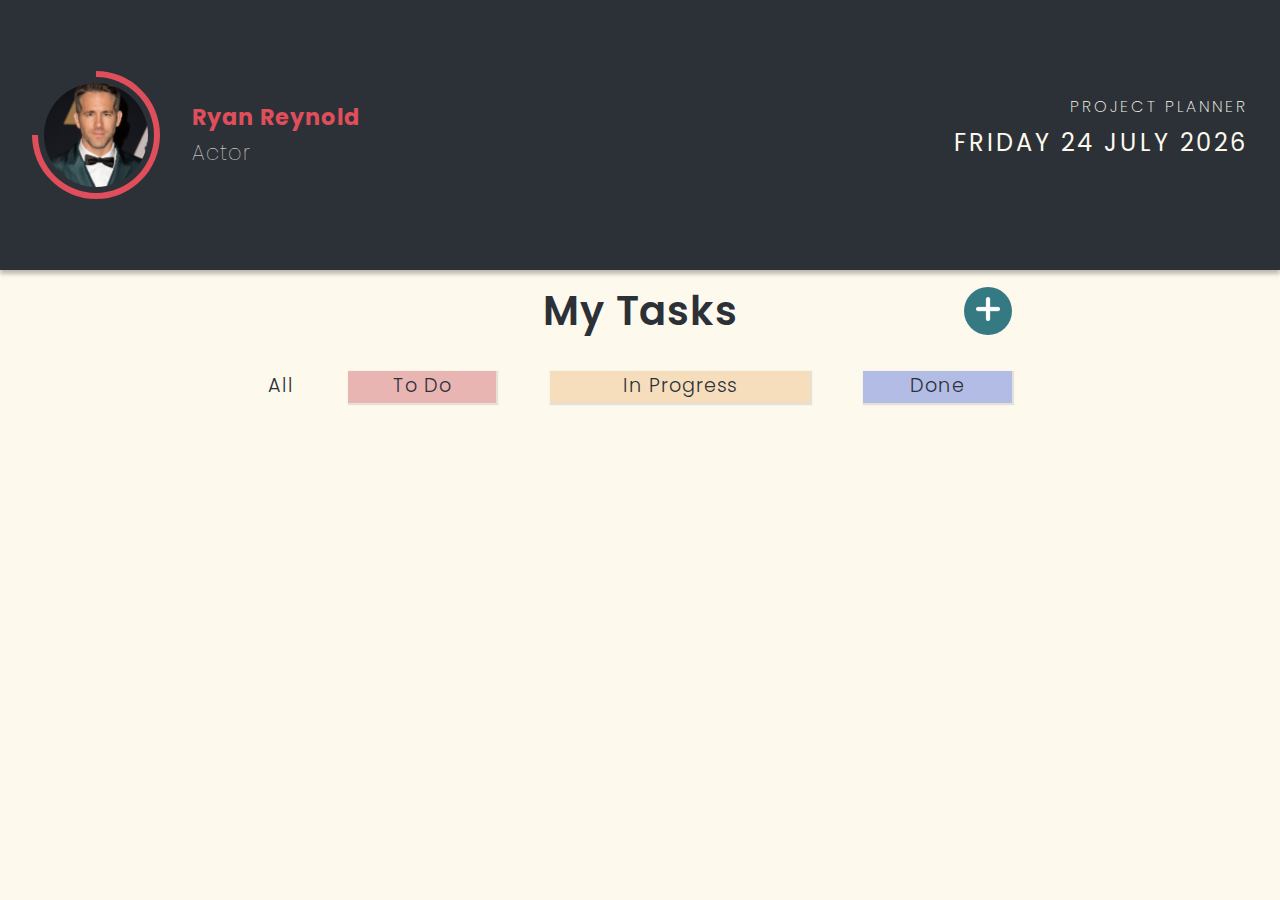
==== commit f8f07521: "html- delete exemple card" ====
--- a/index.html
+++ b/index.html
@@ -94,390 +94,8 @@
       <!-- END NavBar -->
       <!-- Task : SECTIOn WITH THE 3 CATEGORIES -->
       <section class="task__cards">
-        <!-- CARD TO DO -->
-        <div class="task__card card__todo">
-          <!-- CARD CLOSED -->
-          <section class="task__card__closed card__todo__closed">
-            <div class="task__card__icon">
-              <img
-                src="assets/images/todo.png"
-                alt="doneIcon"
-                class="todo__icon"
-              />
-            </div>
 
-            <div class="task__card__presentation">
-              <h3 class="task__card__presentation__title" id="task__title">
-                TASK NAME<!-- ENTER DATA HERE -->
-              </h3>
-              <p class="task__card__presentation__daysLeft">
-                <span class="daysLeftUntil"><!-- ENTER DATA HERE --></span>days
-                lefts
-              </p>
-            </div>
-            <img
-              src="assets/images/danger.png"
-              alt=""
-              class="task__card__important"
-            />
-          </section>
-          <!-- CARD OPENED -->
-          <section class="task__card__opened card__todo__opened">
-            <div class="task__card__header">
-              <h4 class="task__card__header__category title__todo">TO DO</h4>
-              <h3 class="task__card__header__title" id="task__title">
-                TASK NAME<!-- ENTER DATA HERE -->
-              </h3>
-
-            <div class="tasks__filter">
-                <p class="filter filter__all">All</p>
-                <p class="filter filter__todo">To Do</p>
-                <p class="filter filter__progress">In Progress</p>
-                <p class="filter filter__done">Done</p>
-            </div> 
-        </nav>
-        <!-- END NavBar -->
-        <!-- Task : SECTIOn WITH THE 3 CATEGORIES -->
-        <section class="task__cards">
-                <!-- CARD TO DO -->
-            <div class="task__card card__todo">
-                    <!-- CARD CLOSED -->
-                <section class="task__card__closed card__todo__closed">
-                    <div class="task__card__icon">
-                        <img src="assets/images/todo.png" alt="doneIcon" class="todo__icon">
-                    </div>
-                    <div class="task__card__presentation">
-                        <h3 class="task__card__presentation__title" id="task__title">TASK NAME<!-- ENTER DATA HERE --></h3>
-                        <p class="task__card__presentation__daysLeft"><span class="daysLeftUntil"><!-- ENTER DATA HERE --></span>days lefts</p>
-                    </div>
-                    <img src="assets/images/danger.png" alt="" class="task__card__important">
-                </section>
-                    <!-- CARD OPENED -->
-                <section class="task__card__opened card__todo__opened">
-
-                    <div class="task__card__header">
-                        <h4 class="task__card__header__category title__todo">TO DO</h4>
-                        <h3 class="task__card__header__title" id="task__title">TASK NAME<!-- ENTER DATA HERE --></h3>
-                    </div>
-
-                    <div class="task__card__content">
-                        <p class="task__card__content__description"> <!-- ENTER DATA HERE --> Lorem ipsum dolor sit amra in amet cumque umque vero, sit neque voluptatibus quibusdam deserunt.</p>
-                    
-                        <div class="task__card__content__startEnd">
-                            <div class="task__time">Start :<span id="start__task"><!-- ENTER DATA HERE --></span></div>
-                            <div class="task__time">End :<span id="end__task"><!-- ENTER DATA HERE --></span></div>
-                        </div>
-                    
-                        <div class="task__card__content__select">
-                            <label for="progression" id="task__card__select__label">Current Status :</label>
-                            <select class="task__card__select__choices" name="progression">
-                                <option class="checkbox" id="select__todo" value="todo">To Do</option>
-                                    <!-- <label for="check__todo">To Do</label> -->
-                                <option class="checkbox" id="select__progress" value="progress">In Progress</option>
-                                    <!-- <label for="check__progress">In Progress</label> -->
-                                <option class="checkbox" id="select__done" value="done">Done</option>
-                                    <!-- <label for="check__done">Done</label> -->
-                            </select>
-                        </div>
-
-                    </div>
-                </section>
-
-            </div>
-
-            <div class="task__card__content">
-              <p class="task__card__content__description">
-                <!-- ENTER DATA HERE -->
-                Lorem ipsum dolor sit amra in amet cumque umque vero, sit neque
-                voluptatibus quibusdam deserunt.
-              </p>
-
-              <div class="task__card__content__startEnd">
-                <div class="task__time">
-                  Start :<span id="start__task"><!-- ENTER DATA HERE --></span>
-                </div>
-                <div class="task__time">
-                  End :<span id="end__task"><!-- ENTER DATA HERE --></span>
-                </div>
-              </div>
-
-              <form class="task__card__content__progress">
-                <input
-                  type="checkbox"
-                  class="checkbox"
-                  id="check__todo"
-                  value="todo"
-                />
-                <label for="check__todo">To Do</label>
-                <input
-                  type="checkbox"
-                  class="checkbox"
-                  id="check__progress"
-                  value="progress"
-                />
-                <label for="check__progress">In Progress</label>
-                <input
-                  type="checkbox"
-                  class="checkbox"
-                  id="check__done"
-                  value="done"
-                />
-                <label for="check__done">Done</label>
-              </form>
-            </div>
-          </section>
-        </div>
-
-        <!-- CARD PROGRESS -->
-
-        <div class="task__card progress">
-          <section class="task__card__closed">
-            <div class="task__card__icon">
-              <img
-                src="assets/images/progress.png"
-                alt="doneIcon"
-                class="progression__icon"
-              />
-
-            <div class="task__card progress">
-            <div class="task__card card__progress">
-                <section class="task__card__closed">
-                    <div class="task__card__icon">
-                        <img src="assets/images/progress.png" alt="doneIcon" class="progression__icon">
-                    </div>
-                    <div class="task__card__presentation">
-                        <h3 class="task__card__presentation__title" id="task__title">Tech Talk</h3>
-                        <p class="task__card__presentation__daysLeft"><span class="daysLeftUntil"></span>days lefts</p>
-                    </div>
-                    <img src="assets/images/danger.png" alt="" class="task__card__important">
-                </section>
-                <!-- CARD OPENED -->
-                <section class="task__card__opened card__progress__opened">
-
-                    <div class="task__card__header">
-                        <h4 class="task__card__header__category title__progress">IN PROGRESS</h4>
-                        <h3 class="task__card__header__title" id="task__title">TASK NAME<!-- ENTER DATA HERE --></h3>
-                    </div>
-
-                    <div class="task__card__content">
-                        <p class="task__card__content__description"> <!-- ENTER DATA HERE --> Lorem ipsum dolor sit amra in amet cumque umque vero, sit neque voluptatibus quibusdam deserunt.</p>
-                    
-                        <div class="task__card__content__startEnd">
-                            <div class="task__time">Start :<span id="start__task"><!-- ENTER DATA HERE --></span></div>
-                            <div class="task__time">End :<span id="end__task"><!-- ENTER DATA HERE --></span></div>
-                        </div>
-
-                        <div class="task__card__content__select">
-                            <label for="progression" id="task__card__select__label">Current Status :</label>
-                            <select class="task__card__select__choices" name="progression">
-                                <option class="checkbox" id="select__todo" value="todo">To Do</option>
-                                    <!-- <label for="check__todo">To Do</label> -->
-                                <option class="checkbox" id="select__progress" value="progress">In Progress</option>
-                                    <!-- <label for="check__progress">In Progress</label> -->
-                                <option class="checkbox" id="select__done" value="done">Done</option>
-                                    <!-- <label for="check__done">Done</label> -->
-                            </select>
-                        </div>
-                    </div>
-                </section>
-
-            </div>
-            <div class="task__card__presentation">
-              <h3 class="task__card__presentation__title" id="task__title">
-                Tech Talk
-              </h3>
-              <p class="task__card__presentation__daysLeft">
-                <span class="daysLeftUntil"></span>days lefts
-              </p>
-            </div>
-            <img
-              src="assets/images/danger.png"
-              alt=""
-              class="task__card__important"
-            />
-          </section>
-          <!-- CARD OPENED -->
-          <section class="task__card__opened card__progress__opened">
-            <div class="task__card__header">
-              <h4 class="task__card__header__category title__progress">
-                TO DO
-              </h4>
-              <h3 class="task__card__header__title" id="task__title">
-                TASK NAME<!-- ENTER DATA HERE -->
-              </h3>
-            </div>
-
-            <div class="task__card__content">
-              <p class="task__card__content__description">
-                <!-- ENTER DATA HERE -->
-                Lorem ipsum dolor sit amra in amet cumque umque vero, sit neque
-                voluptatibus quibusdam deserunt.
-              </p>
-
-              <div class="task__card__content__startEnd">
-                <div class="task__time">
-                  Start :<span id="start__task"><!-- ENTER DATA HERE --></span>
-                </div>
-                <div class="task__time">
-                  End :<span id="end__task"><!-- ENTER DATA HERE --></span>
-                </div>
-              </div>
-
-              <form class="task__card__content__progress">
-                <input
-                  type="checkbox"
-                  class="checkbox"
-                  id="check__todo"
-                  value="todo"
-                />
-                <label for="check__todo">To Do</label>
-                <input
-                  type="checkbox"
-                  class="checkbox"
-                  id="check__progress"
-                  value="progress"
-                />
-                <label for="check__progress">In Progress</label>
-                <input
-                  type="checkbox"
-                  class="checkbox"
-                  id="check__done"
-                  value="done"
-                />
-                <label for="check__done">Done</label>
-              </form>
-            </div>
-          </section>
-        </div>
-
-        <!-- CARD DONE -->
-
-        <div class="task__card done">
-          <section class="task__card__closed">
-            <div class="task__card__icon">
-              <img
-                src="assets/images/done.png"
-                alt="doneIcon"
-                class="done__icon"
-              />
-            </div>
-            <div class="task__card__presentation">
-              <h3 class="task__card__presentation__title" id="task__title">
-                Tech Talk
-              </h3>
-              <p class="task__card__presentation__daysLeft">
-                <span class="daysLeftUntil"></span>days lefts
-              </p>
-            </div>
-            <img
-              src="assets/images/danger.png"
-              alt=""
-              class="task__card__important"
-            />
-          </section>
-          <!-- CARD OPENED -->
-          <section class="task__card__opened card__done__opened">
-            <div class="task__card__header">
-              <h4 class="task__card__header__category title__done">TO DO</h4>
-              <h3 class="task__card__header__title" id="task__title">
-                TASK NAME<!-- ENTER DATA HERE -->
-              </h3>
-
-            <div class="task__card done">
-
-
-        <!-- CARD DONE -->
-            <div class="task__card card__done">
-
-                <section class="task__card__closed">
-                    <div class="task__card__icon">
-                        <img src="assets/images/done.png" alt="doneIcon" class="done__icon">
-                    </div>
-                    <div class="task__card__presentation">
-                        <h3 class="task__card__presentation__title" id="task__title">Tech Talk</h3>
-                        <p class="task__card__presentation__daysLeft"><span class="daysLeftUntil"></span>days lefts</p>
-                    </div>
-                    <img src="assets/images/danger.png" alt="" class="task__card__important">
-                </section>
-                <!-- CARD OPENED -->
-                <section class="task__card__opened card__done__opened">
-
-                    <div class="task__card__header">
-                        <h4 class="task__card__header__category title__done">DONE</h4>
-                        <h3 class="task__card__header__title" id="task__title">TASK NAME<!-- ENTER DATA HERE --></h3>
-                    </div>
-
-                    <div class="task__card__content">
-                        <p class="task__card__content__description"> <!-- ENTER DATA HERE --> Lorem ipsum dolor sit amra in amet cumque umque vero, sit neque voluptatibus quibusdam deserunt.</p>
-                    
-                        <div class="task__card__content__startEnd">
-                            <div class="task__time">Start :<span id="start__task"><!-- ENTER DATA HERE --></span></div>
-                            <div class="task__time">End :<span id="end__task"><!-- ENTER DATA HERE --></span></div>
-                        </div>
-                    
-                        <div class="task__card__content__select">
-                            <label for="progression" id="task__card__select__label">Current Status :</label>
-                            <select class="task__card__select__choices" name="progression">
-                                <option class="checkbox" id="select__todo" value="todo">To Do</option>
-                                    <!-- <label for="check__todo">To Do</label> -->
-                                <option class="checkbox" id="select__progress" value="progress">In Progress</option>
-                                    <!-- <label for="check__progress">In Progress</label> -->
-                                <option class="checkbox" id="select__done" value="done">Done</option>
-                                    <!-- <label for="check__done">Done</label> -->
-                            </select>
-                        </div>
-
-                    </div>
-                </section>
-
-            </div>
-
-            <div class="task__card__content">
-              <p class="task__card__content__description">
-                <!-- ENTER DATA HERE -->
-                Lorem ipsum dolor sit amra in amet cumque umque vero, sit neque
-                voluptatibus quibusdam deserunt.
-              </p>
-
-              <div class="task__card__content__startEnd">
-                <div class="task__time">
-                  Start :<span id="start__task"><!-- ENTER DATA HERE --></span>
-                </div>
-                <div class="task__time">
-                  End :<span id="end__task"><!-- ENTER DATA HERE --></span>
-                </div>
-              </div>
-
-              <form class="task__card__content__progress">
-                <input
-                  type="checkbox"
-                  class="checkbox"
-                  id="check__todo"
-                  value="todo"
-                />
-                <label for="check__todo">To Do</label>
-                <input
-                  type="checkbox"
-                  class="checkbox"
-                  id="check__progress"
-                  value="progress"
-                />
-                <label for="check__progress">In Progress</label>
-                <input
-                  type="checkbox"
-                  class="checkbox"
-                  id="check__done"
-                  value="done"
-                />
-                <label for="check__done">Done</label>
-              </form>
-            </div>
-          </section>
-        </div>
-        <!--OPENED CARDS-->
       </section>
-
-      <!-- Task -->
     </main>
     <!-- Main -->
   </body>
--- a/assets/css/style.css
+++ b/assets/css/style.css
@@ -427,10 +427,6 @@
   background-color: #6C87DD;
 }
 
-.task__card__opened {
-  display: none;
-}
-
 .card__todo__opened .task__card__header {
   margin-top: 1rem;
   height: 4rem;
